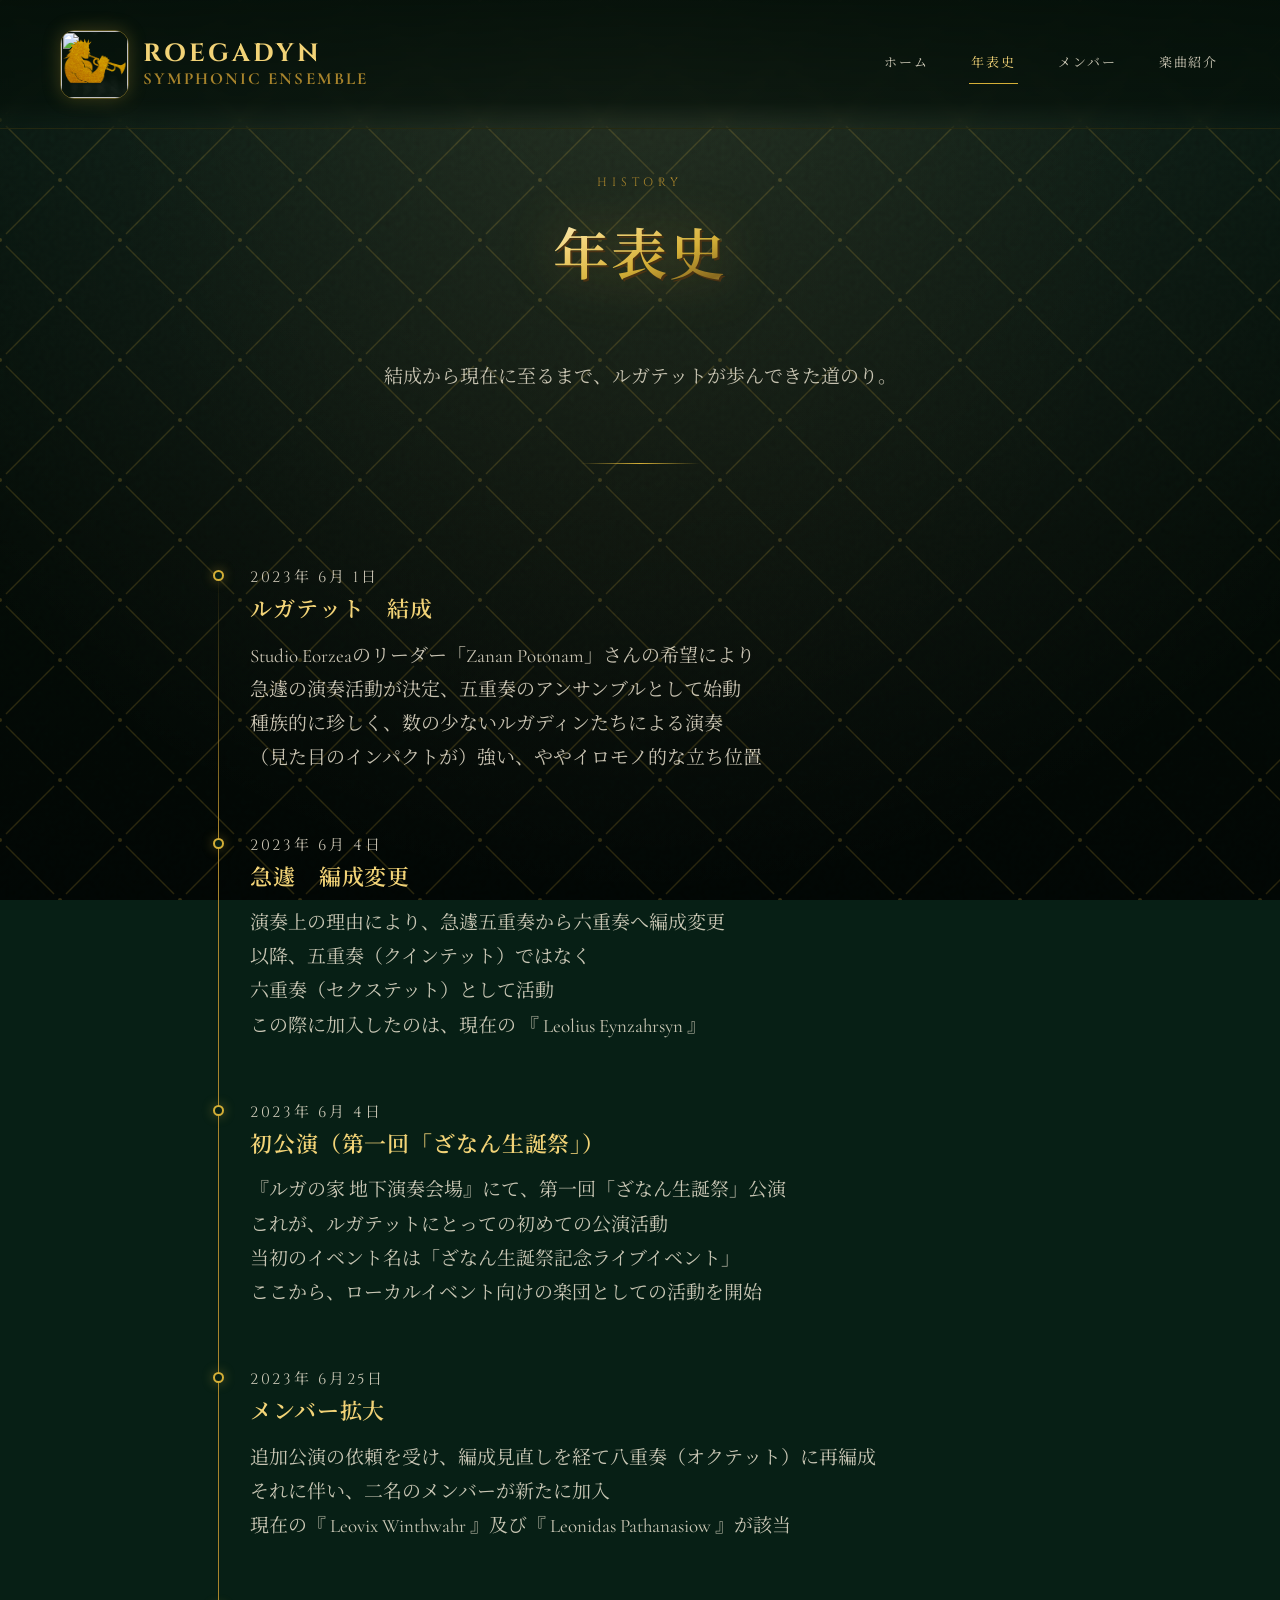
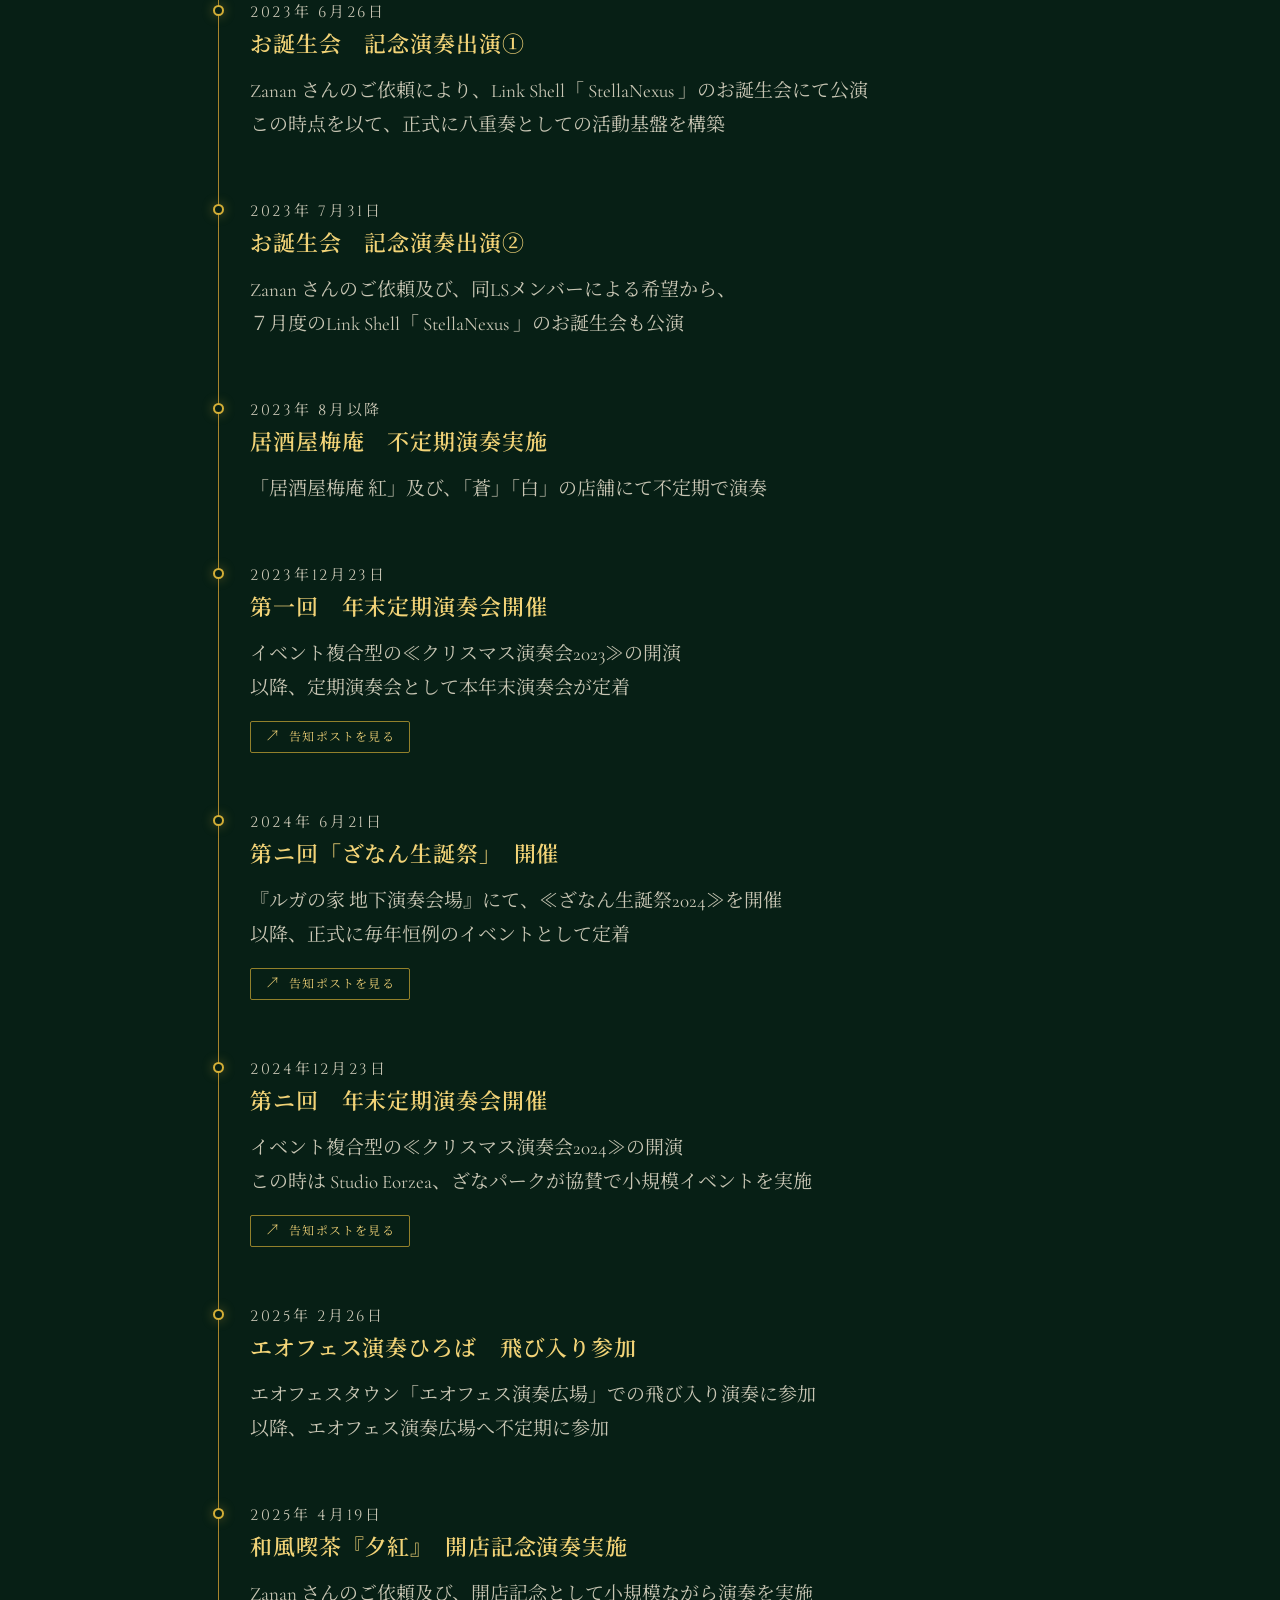
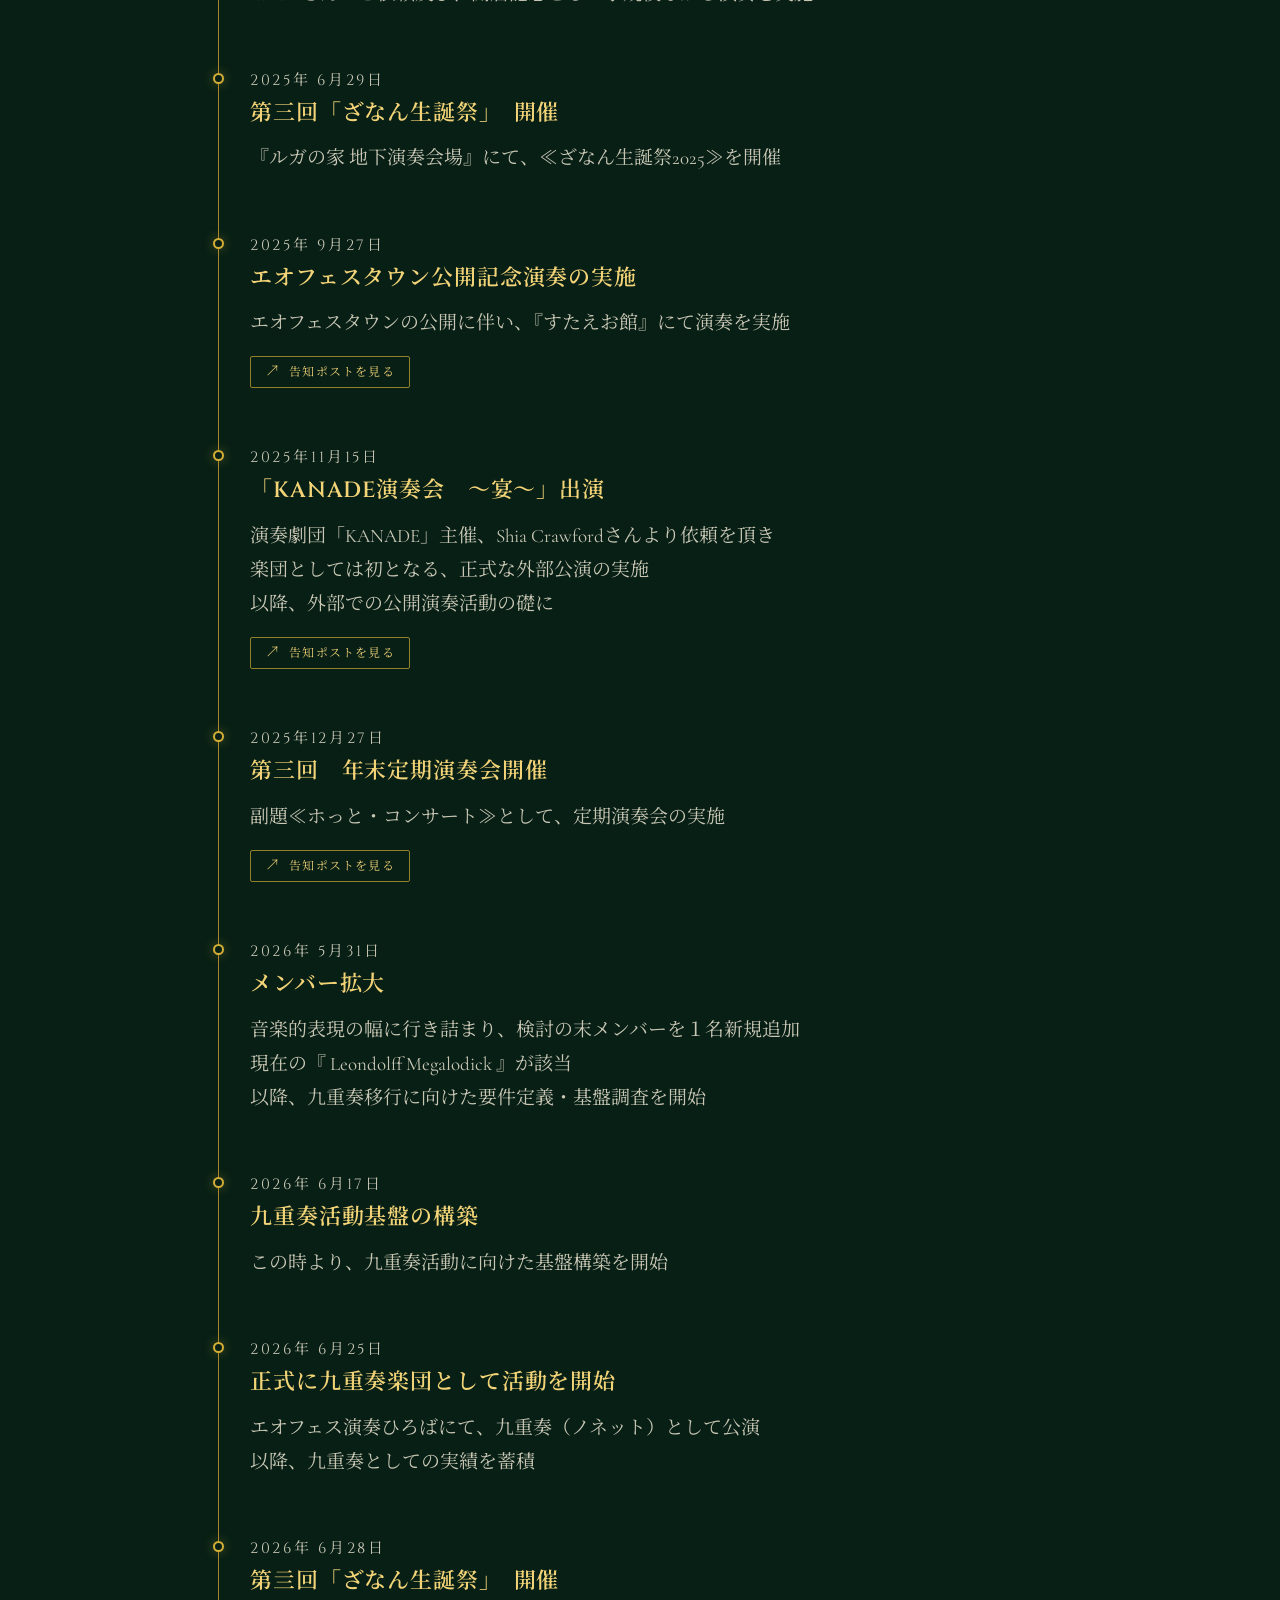
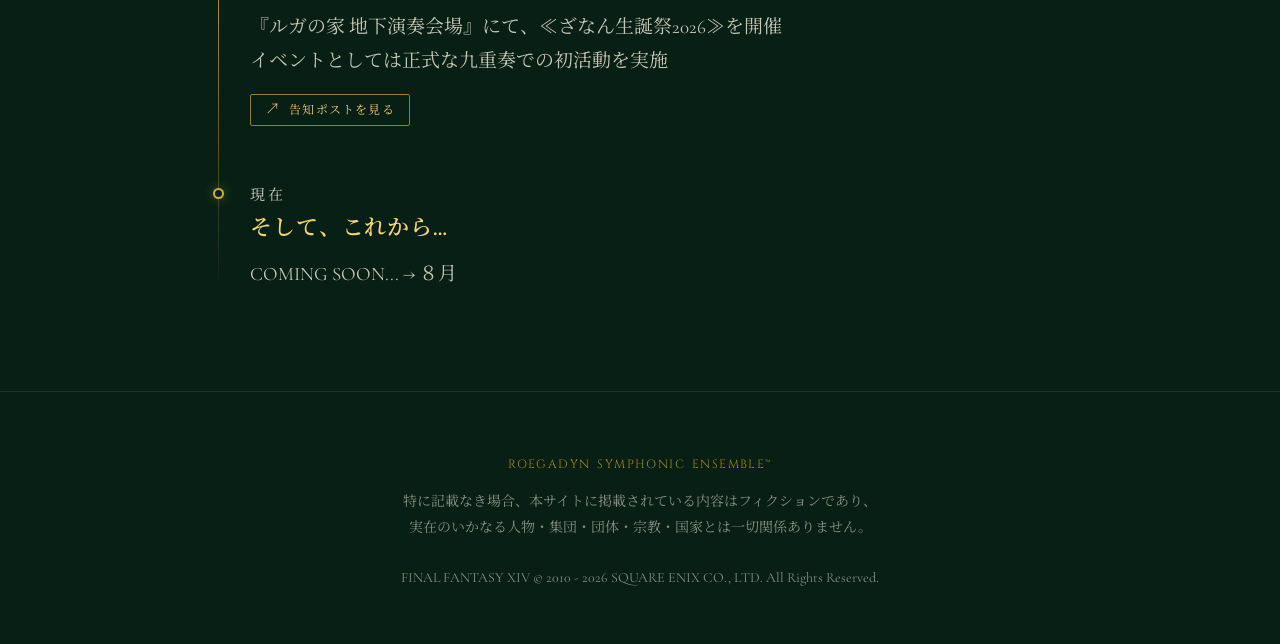
==== history.html @ 4208b001 "メインページ、ヒストリーページの実装" ====
<!doctype html>
<html lang="ja">
<head>
<meta charset="UTF-8">
<meta name="viewport" content="width=device-width, initial-scale=1.0">
<title>年表史 | ROEGADYN SYMPHONIC ENSEMBLE</title>
<link rel="icon" href="assets/img/icon.png">
<link rel="stylesheet" href="css/style.css">
</head>
<body>

<header class="site-header">
  <a href="index.html" class="brand">
    <span class="brand__logo">
      <img src="assets/img/Roegatet_BackOnly.png" alt="" class="brand__logo-bg">
      <img src="assets/img/Roegatet_LogoOnly.png" alt="Roegadyn Symphonic Ensemble" class="brand__logo-mark">
    </span>
    <span class="brand__text">
      <span class="brand__title">ROEGADYN</span>
      <span class="brand__subtitle">Symphonic Ensemble</span>
    </span>
  </a>
  <button class="nav-toggle" aria-label="メニューを開く" aria-expanded="false">&#9776;</button>
  <nav class="nav">
    <a href="index.html">ホーム</a>
    <a href="history.html" aria-current="page">年表史</a>
    <a href="members.html">メンバー</a>
    <a href="songs.html">楽曲紹介</a>
  </nav>
</header>

<main>

  <section class="page-hero">
    <p class="page-hero__eyebrow">History</p>
    <h1><span class="title-bronze" aria-hidden="true">年表史</span><span class="title-gold">年表史</span></h1>
    <p style="max-width:560px;margin:18px auto 0;color:rgba(244,236,216,0.8);">
      結成から現在に至るまで、ルガテットが歩んできた道のり。
    </p>
  </section>

  <section class="section">
    <div class="timeline">

      <!--
        外部リンク（告知ポストなど）貼り付け用テンプレート
        <a class="timeline-item__external-link" href="URL" target="_blank" rel="noopener noreferrer">
          <span class="timeline-item__external-link-icon" aria-hidden="true">↗</span>
          CONTEXT
        </a>
      -->

      <div class="timeline-item reveal">
        <p class="timeline-item__year">2023年 6月 1日</p>
        <h3>ルガテット　結成</h3>
        <p>Studio Eorzeaのリーダー「Zanan Potonam」さんの希望により</p>
        <p>急遽の演奏活動が決定、五重奏のアンサンブルとして始動</p>
        <p>種族的に珍しく、数の少ないルガディンたちによる演奏</p>
        <p>（見た目のインパクトが）強い、ややイロモノ的な立ち位置</p>
      </div>

      <div class="timeline-item reveal">
        <p class="timeline-item__year">2023年 6月 4日</p>
        <h3>急遽　編成変更</h3>
        <p>演奏上の理由により、急遽五重奏から六重奏へ編成変更</p>
        <p>以降、五重奏（クインテット）ではなく</p>
        <p>六重奏（セクステット）として活動</p>
        <p>この際に加入したのは、現在の 『 Leolius Eynzahrsyn 』</p>
      </div>

      <div class="timeline-item reveal">
        <p class="timeline-item__year">2023年 6月 4日</p>
        <h3>初公演（第一回「ざなん生誕祭」）</h3>
        <p>『ルガの家 地下演奏会場』にて、第一回「ざなん生誕祭」公演</p>
        <p>これが、ルガテットにとっての初めての公演活動</p>
        <p>当初のイベント名は「ざなん生誕祭記念ライブイベント」</p>
        <p>ここから、ローカルイベント向けの楽団としての活動を開始</p>
      </div>

      <div class="timeline-item reveal">
        <p class="timeline-item__year">2023年 6月25日</p>
        <h3>メンバー拡大</h3>
        <p>追加公演の依頼を受け、編成見直しを経て八重奏（オクテット）に再編成</p>
        <p>それに伴い、二名のメンバーが新たに加入</p>
        <p>現在の『 Leovix Winthwahr 』及び『 Leonidas Pathanasiow 』が該当</p>
      </div>

      <div class="timeline-item reveal">
        <p class="timeline-item__year">2023年 6月26日</p>
        <h3>お誕生会　記念演奏出演①</h3>
        <p>Zanan さんのご依頼により、Link Shell「 StellaNexus 」のお誕生会にて公演</p>
        <p>この時点を以て、正式に八重奏としての活動基盤を構築</p>
      </div>

      <div class="timeline-item reveal">
        <p class="timeline-item__year">2023年 7月31日</p>
        <h3>お誕生会　記念演奏出演②</h3>
        <p>Zanan さんのご依頼及び、同LSメンバーによる希望から、</p>
        <p>７月度のLink Shell「 StellaNexus 」のお誕生会も公演</p>
      </div>

      <div class="timeline-item reveal">
        <p class="timeline-item__year">2023年 8月以降</p>
        <h3>居酒屋梅庵　不定期演奏実施</h3>
        <p>「居酒屋梅庵 紅」及び、「蒼」「白」の店舗にて不定期で演奏</p>
      </div>

      <div class="timeline-item reveal">
        <p class="timeline-item__year">2023年12月23日</p>
        <h3>第一回　年末定期演奏会開催</h3>
        <p>イベント複合型の≪クリスマス演奏会2023≫の開演</p>
          <p>以降、定期演奏会として本年末演奏会が定着</p>
        <a class="timeline-item__external-link" href="https://x.com/begleiter_reoh/status/1732432977953722844" target="_blank" rel="noopener noreferrer">
          <span class="timeline-item__external-link-icon" aria-hidden="true">↗</span>
          告知ポストを見る
        </a>
      </div>

      <div class="timeline-item reveal">
        <p class="timeline-item__year">2024年 6月21日</p>
        <h3>第ニ回「ざなん生誕祭」　開催</h3>
        <p>『ルガの家 地下演奏会場』にて、≪ざなん生誕祭2024≫を開催</p>
        <p>以降、正式に毎年恒例のイベントとして定着</p>
        <a class="timeline-item__external-link" href="https://x.com/zanan_ff14/status/1801366435161121210" target="_blank" rel="noopener noreferrer">
          <span class="timeline-item__external-link-icon" aria-hidden="true">↗</span>
          告知ポストを見る
        </a>
      </div>

      <div class="timeline-item reveal">
        <p class="timeline-item__year">2024年12月23日</p>
        <h3>第ニ回　年末定期演奏会開催</h3>
        <p>イベント複合型の≪クリスマス演奏会2024≫の開演</p>
        <p>この時は Studio Eorzea、ざなパークが協賛で小規模イベントを実施</p>
        <a class="timeline-item__external-link" href="https://x.com/zanan_ff14/status/1871028901927154048" target="_blank" rel="noopener noreferrer">
          <span class="timeline-item__external-link-icon" aria-hidden="true">↗</span>
          告知ポストを見る
        </a>
      </div>

      <div class="timeline-item reveal">
        <p class="timeline-item__year">2025年 2月26日</p>
        <h3>エオフェス演奏ひろば　飛び入り参加</h3>
        <p>エオフェスタウン「エオフェス演奏広場」での飛び入り演奏に参加</p>
        <p>以降、エオフェス演奏広場へ不定期に参加</p>
      </div>

      <div class="timeline-item reveal">
        <p class="timeline-item__year">2025年 4月19日</p>
        <h3>和風喫茶『夕紅』　開店記念演奏実施</h3>
        <p>Zanan さんのご依頼及び、開店記念として小規模ながら演奏を実施</p>
      </div>

      <div class="timeline-item reveal">
        <p class="timeline-item__year">2025年 6月29日</p>
        <h3>第三回「ざなん生誕祭」　開催</h3>
        <p>『ルガの家 地下演奏会場』にて、≪ざなん生誕祭2025≫を開催</p>
      </div>

      <div class="timeline-item reveal">
        <p class="timeline-item__year">2025年 9月27日</p>
        <h3>エオフェスタウン公開記念演奏の実施</h3>
        <p>エオフェスタウンの公開に伴い、『すたえお館』にて演奏を実施</p>
        <a class="timeline-item__external-link" href="https://x.com/zanan_ff14/status/1966335966987292739" target="_blank" rel="noopener noreferrer">
          <span class="timeline-item__external-link-icon" aria-hidden="true">↗</span>
          告知ポストを見る
        </a>
      </div>

      <div class="timeline-item reveal">
        <p class="timeline-item__year">2025年11月15日</p>
        <h3>「KANADE演奏会　～宴～」出演</h3>
        <p>演奏劇団「KANADE」主催、Shia Crawfordさんより依頼を頂き</p>
        <p>楽団としては初となる、正式な外部公演の実施</p>
        <p>以降、外部での公開演奏活動の礎に</p>
        <a class="timeline-item__external-link" href="https://x.com/FF14_Kanade2020/status/1986267796645306751" target="_blank" rel="noopener noreferrer">
          <span class="timeline-item__external-link-icon" aria-hidden="true">↗</span>
          告知ポストを見る
        </a>
      </div>

      <div class="timeline-item reveal">
        <p class="timeline-item__year">2025年12月27日</p>
        <h3>第三回　年末定期演奏会開催</h3>
        <p>副題≪ホっと・コンサート≫として、定期演奏会の実施</p>
        <a class="timeline-item__external-link" href="https://x.com/zanan_ff14/status/1997501444493344863" target="_blank" rel="noopener noreferrer">
          <span class="timeline-item__external-link-icon" aria-hidden="true">↗</span>
          告知ポストを見る
        </a>
      </div>

      <div class="timeline-item reveal">
        <p class="timeline-item__year">2026年 5月31日</p>
        <h3>メンバー拡大</h3>
        <p>音楽的表現の幅に行き詰まり、検討の末メンバーを１名新規追加</p>
        <p>現在の『 Leondolff Megalodick 』が該当</p>
        <p>以降、九重奏移行に向けた要件定義・基盤調査を開始</p>
      </div>

      <div class="timeline-item reveal">
        <p class="timeline-item__year">2026年 6月17日</p>
        <h3>九重奏活動基盤の構築</h3>
        <p>この時より、九重奏活動に向けた基盤構築を開始</p>
      </div>

      <div class="timeline-item reveal">
        <p class="timeline-item__year">2026年 6月25日</p>
        <h3>正式に九重奏楽団として活動を開始</h3>
        <p>エオフェス演奏ひろばにて、九重奏（ノネット）として公演</p>
        <p>以降、九重奏としての実績を蓄積</p>
      </div>

      <div class="timeline-item reveal">
        <p class="timeline-item__year">2026年 6月28日</p>
        <h3>第亖回「ざなん生誕祭」　開催</h3>
        <p>『ルガの家 地下演奏会場』にて、≪ざなん生誕祭2026≫を開催</p>
        <p>イベントとしては正式な九重奏での初活動を実施</p>
        <a class="timeline-item__external-link" href="https://x.com/zanan_ff14/status/2063380415583326509" target="_blank" rel="noopener noreferrer">
          <span class="timeline-item__external-link-icon" aria-hidden="true">↗</span>
          告知ポストを見る
        </a>
      </div>

      <div class="timeline-item reveal">
        <p class="timeline-item__year">現在</p>
        <h3>そして、これから…</h3>
        <p>COMING SOON... → ８月</p>
      </div>

    </div>
  </section>

</main>

<footer class="site-footer">
  <p class="site-footer__mark">Roegadyn Symphonic Ensemble&trade;</p>
  <p>特に記載なき場合、本サイトに掲載されている内容はフィクションであり、<br>実在のいかなる人物・集団・団体・宗教・国家とは一切関係ありません。<br><br>FINAL FANTASY XIV &copy; 2010 - 2026 SQUARE ENIX CO., LTD. All Rights Reserved.</p>
</footer>

<script src="js/main.js"></script>
</body>
</html>
---- css/style.css ----
/* ==========================================================================
   Roegadyn Symphonic Ensemble — Global Stylesheet
   ========================================================================== */

@import url('https://fonts.googleapis.com/css2?family=Cinzel:wght@400;600;700;900&family=Cormorant+Garamond:ital,wght@0,400;0,500;0,600;1,400&family=Noto+Serif+JP:wght@400;500;600;700&display=swap');

:root{
  --deep-green: #0b2e1f;
  --deep-green-2: #0f3a27;
  --deep-green-dark: #071f15;
  --gold: #d4af37;
  --gold-bright: #f2d377;
  --gold-dim: #a8842c;
  --cream: #f4ecd8;
  --ink: #0a1a12;

  --font-display: 'Cinzel', 'Noto Serif JP', serif;
  --font-body: 'Cormorant Garamond', 'Noto Serif JP', serif;

  --max-width: 1180px;
  --header-h: 129px;

  --paper-noise: url("[data-uri]");
  --paper-noise-card: url("[data-uri]");
}

*, *::before, *::after{ box-sizing: border-box; }

html{ scroll-behavior: smooth; }

body{
  margin: 0;
  background: var(--deep-green-dark);
  color: var(--cream);
  font-family: var(--font-body);
  font-size: 19px;
  line-height: 1.8;
  -webkit-font-smoothing: antialiased;
}

img{ max-width: 100%; display: block; }

a{ color: inherit; text-decoration: none; }

h1, h2, h3, h4{
  font-family: var(--font-display);
  letter-spacing: 0.04em;
  color: var(--gold-bright);
  margin: 0 0 0.6em;
  font-weight: 600;
}

::selection{ background: var(--gold); color: var(--ink); }

/* Texture backdrop shared across pages */
body{
  background-image:
    radial-gradient(ellipse 70% 100% at 50% 0%, rgba(255,244,214,0.1), rgba(255,244,214,0) 100%),
    url("[data-uri]"),
    radial-gradient(ellipse at top, rgba(212,175,55,0.06), transparent 60%),
    url("[data-uri]"),
    linear-gradient(180deg, var(--deep-green-dark), #051009 60%, #030906);
  background-repeat: no-repeat, repeat, no-repeat, repeat, no-repeat;
  background-size: 100% 100%, 260px 260px, auto, 120px 120px, auto;
  background-attachment: fixed, fixed, fixed, fixed, fixed;
}

/* ---------------------------------------------------------------- header */
.site-header{
  position: fixed;
  top: 0; left: 0; right: 0;
  height: var(--header-h);
  z-index: 100;
  display: flex;
  align-items: center;
  padding: 0 clamp(20px, 5vw, 60px);
  background: linear-gradient(180deg, rgba(5,16,9,0.92), rgba(5,16,9,0.7) 80%, transparent);
  backdrop-filter: blur(6px);
  border-bottom: 1px solid rgba(212,175,55,0.15);
}

.brand{
  display: flex;
  align-items: center;
  gap: 14px;
  margin-right: auto;
}

.brand__logo{
  position: relative;
  display: block;
  width: 69px;
  height: 69px;
  border-radius: 14px;
  overflow: hidden;
  border: 1px solid rgba(212,175,55,0.4);
  box-shadow: 0 0 18px rgba(212,175,55,0.25);
}

.brand__logo-bg{
  position: absolute;
  inset: 0;
  width: 100%;
  height: 100%;
  object-fit: cover;
}

.brand__logo-mark{
  position: absolute;
  inset: 0;
  width: 100%;
  height: 100%;
  object-fit: contain;
}

.brand__logo--placeholder{
  display: flex;
  align-items: center;
  justify-content: center;
  background: radial-gradient(circle at 30% 20%, #17563a, #0b2e1f 70%);
  color: var(--gold);
  font-family: var(--font-display);
  font-size: 20px;
}

.brand__text{
  display: flex;
  flex-direction: column;
  line-height: 1.15;
}

.brand__title{
  font-family: var(--font-display);
  font-size: 25px;
  font-weight: 700;
  letter-spacing: 0.12em;
  color: var(--gold-bright);
}

.brand__subtitle{
  font-size: 17px;
  font-weight: 700;
  letter-spacing: 0.12em;
  color: var(--gold-dim);
  text-transform: uppercase;
}

.nav{
  display: flex;
  gap: clamp(18px, 3vw, 40px);
}

.nav a{
  position: relative;
  font-family: var(--font-display);
  font-size: 13px;
  letter-spacing: 0.14em;
  text-transform: uppercase;
  color: var(--cream);
  padding: 8px 2px;
  opacity: 0.85;
  transition: opacity .25s ease, color .25s ease;
}

.nav a::after{
  content: "";
  position: absolute;
  left: 50%; right: 50%;
  bottom: 0;
  height: 1px;
  background: var(--gold);
  transition: left .3s ease, right .3s ease;
}

.nav a:hover,
.nav a[aria-current="page"]{
  opacity: 1;
  color: var(--gold-bright);
}

.nav a:hover::after,
.nav a[aria-current="page"]::after{
  left: 0; right: 0;
}

.nav-toggle{
  display: none;
  background: none;
  border: 1px solid rgba(212,175,55,0.4);
  border-radius: 6px;
  width: 42px;
  height: 38px;
  color: var(--gold);
  font-size: 20px;
  cursor: pointer;
}

@media (max-width: 820px){
  .nav{
    position: fixed;
    top: var(--header-h);
    left: 0; right: 0;
    flex-direction: column;
    gap: 0;
    background: rgba(5,16,9,0.98);
    border-bottom: 1px solid rgba(212,175,55,0.2);
    max-height: 0;
    overflow: hidden;
    transition: max-height .35s ease;
  }
  .nav.is-open{ max-height: 400px; }
  .nav a{
    padding: 16px clamp(20px,5vw,60px);
    border-bottom: 1px solid rgba(212,175,55,0.08);
  }
  .nav-toggle{ display: block; }
}

/* ------------------------------------------------------------- ornament */
.ornament-divider{
  display: flex;
  align-items: center;
  justify-content: center;
  gap: 16px;
  margin: 0 auto 2.4em;
  width: fit-content;
  color: var(--gold-dim);
}
.ornament-divider::before,
.ornament-divider::after{
  content: "";
  width: 60px;
  height: 1px;
  background: linear-gradient(90deg, transparent, var(--gold-dim));
}
.ornament-divider::after{
  background: linear-gradient(90deg, var(--gold-dim), transparent);
}
.ornament-divider span{
  font-size: 18px;
  color: var(--gold);
}

/* --------------------------------------------------------------- hero */
.hero{
  min-height: 100vh;
  display: flex;
  flex-direction: column;
  align-items: center;
  justify-content: center;
  text-align: center;
  padding: 140px 24px 80px;
  position: relative;
  overflow: hidden;
}

.hero::before{
  content: "";
  position: absolute;
  inset: 0;
  background-image: radial-gradient(circle at 50% 30%, rgba(212,175,55,0.10), transparent 55%);
  pointer-events: none;
}

.hero__crest-frame{
  position: relative;
  width: fit-content;
  margin: 0 auto 28px;
  padding: 8px;
  border-radius: 12.2%;
  background: rgba(4, 24, 15, 0.8);
  animation: crest-in 1.4s ease both;
}

.hero__crest-frame::before{
  content: "";
  position: absolute;
  inset: 0;
  border-radius: 12.2%;
  border: 2px solid var(--gold);
  box-shadow: 0 0 22px rgba(212,175,55,0.3);
  pointer-events: none;
}

.hero__crest{
  position: relative;
  display: block;
  width: clamp(322px, 50.6vw, 506px);
  border-radius: 12.2%;
  border: 3px solid var(--deep-green-dark);
  box-sizing: border-box;
  filter: drop-shadow(0 0 24px rgba(212,175,55,0.25));
}

@keyframes crest-in{
  from{ opacity: 0; transform: translateY(-16px) scale(.94); }
  to{ opacity: 1; transform: translateY(0) scale(1); }
}

.hero__eyebrow{
  font-family: var(--font-display);
  font-size: 13px;
  letter-spacing: 0.4em;
  text-transform: uppercase;
  color: var(--gold-dim);
  margin-bottom: 18px;
  animation: fade-up .9s ease both .2s;
}

.hero h1{
  font-size: clamp(38px, 7vw, 74px);
  margin-bottom: 0.2em;
  animation: fade-up 1s ease both .35s;
}

.hero h1,
.page-hero h1,
.section__title{
  position: relative;
  display: inline-block;
}

.title-bronze,
.title-gold{
  display: block;
  line-height: inherit;
  white-space: nowrap;
}

.title-bronze{
  position: absolute;
  inset: 0;
  transform: translate(2px, 2px);
  z-index: 0;
  color: #4a3213;
  -webkit-text-fill-color: #4a3213;
  user-select: none;
  pointer-events: none;
}

.title-gold{
  position: relative;
  z-index: 1;
  background: linear-gradient(160deg, #fff6da 0%, var(--gold-bright) 28%, var(--gold) 55%, #8a6a1f 78%, var(--gold-bright) 100%);
  -webkit-background-clip: text;
  background-clip: text;
  -webkit-text-fill-color: transparent;
  color: transparent;
}

.hero h1,
.page-hero h1{
  filter: drop-shadow(0 0 26px rgba(212,175,55,0.25));
  animation: fade-up 1s ease both .35s;
}

.hero__lead{
  max-width: 620px;
  margin: 0 auto 2.4em;
  font-size: clamp(17px, 2vw, 21px);
  color: rgba(244,236,216,0.85);
  animation: fade-up 1s ease both .5s;
}

@keyframes fade-up{
  from{ opacity: 0; transform: translateY(18px); }
  to{ opacity: 1; transform: translateY(0); }
}

.btn{
  display: inline-flex;
  align-items: center;
  gap: 10px;
  padding: 14px 34px;
  border: 1px solid var(--gold);
  border-radius: 2px;
  font-family: var(--font-display);
  font-size: 13px;
  letter-spacing: 0.18em;
  text-transform: uppercase;
  color: var(--gold-bright);
  background: rgba(212,175,55,0.06);
  transition: background .3s ease, color .3s ease, box-shadow .3s ease;
  animation: fade-up 1s ease both .65s;
}
.btn:hover{
  background: var(--gold);
  color: var(--ink);
  box-shadow: 0 0 30px rgba(212,175,55,0.35);
}

.scroll-cue{
  position: absolute;
  bottom: 34px;
  left: 50%;
  margin-left: -1px;
  width: 2px;
  height: 60px;
  background: linear-gradient(180deg, var(--gold-dim), transparent);
}
.scroll-cue::after{
  content: "";
  position: absolute;
  top: 0; left: 50%;
  width: 6px; height: 6px;
  margin-left: -3px;
  border-radius: 50%;
  background: var(--gold);
  animation: cue-drop 2s ease-in-out infinite;
}
@keyframes cue-drop{
  0%{ top: 0; opacity: 0; }
  30%{ opacity: 1; }
  100%{ top: 56px; opacity: 0; }
}

/* --------------------------------------------------------------- section */
.section{
  max-width: var(--max-width);
  margin: 0 auto;
  padding: 100px 24px;
}

.section--tight{ padding-top: 60px; padding-bottom: 60px; }

.section__head{
  text-align: center;
  margin-bottom: 3em;
}

.section__eyebrow{
  font-family: var(--font-display);
  font-size: 12px;
  letter-spacing: 0.35em;
  text-transform: uppercase;
  color: var(--gold-dim);
  margin: 0 0 4px;
}

.section__title{
  font-size: clamp(28px, 4vw, 42px);
}

.section__lead{
  max-width: 680px;
  margin: 0 auto;
  color: rgba(244,236,216,0.82);
  font-size: 19px;
}

.panel{
  background-color: rgba(10, 46, 29, 0.8);
  background-image: var(--paper-noise-card);
  background-repeat: repeat;
  background-size: 260px 260px;
  border: 1px solid rgba(212,175,55,0.18);
  border-radius: 4px;
  padding: clamp(24px, 4vw, 44px);
  position: relative;
}
.panel::before{
  content: "";
  position: absolute;
  inset: 6px;
  border: 1px solid rgba(212,175,55,0.12);
  border-radius: 3px;
  pointer-events: none;
}

.grid{
  display: grid;
  gap: 32px;
}
.grid--2{ grid-template-columns: repeat(2, 1fr); }
.grid--3{ grid-template-columns: repeat(3, 1fr); }
.grid--4{ grid-template-columns: repeat(4, 1fr); }

@media (max-width: 900px){
  .grid--3, .grid--4{ grid-template-columns: repeat(2, 1fr); }
}
@media (max-width: 620px){
  .grid--2, .grid--3, .grid--4{ grid-template-columns: 1fr; }
}

/* reveal-on-scroll */
.reveal{
  opacity: 0;
  transform: translateY(28px);
  transition: opacity .8s ease, transform .8s ease;
}
.reveal.is-visible{
  opacity: 1;
  transform: translateY(0);
}

/* --------------------------------------------------------------- footer */
.site-footer{
  border-top: 1px solid rgba(212,175,55,0.15);
  padding: 50px 24px 40px;
  text-align: center;
  color: rgba(244,236,216,0.55);
  font-size: 14px;
}
.site-footer__mark{
  font-family: var(--font-display);
  color: var(--gold-dim);
  letter-spacing: 0.12em;
  word-spacing: 0.18em;
  font-size: 12px;
  text-transform: uppercase;
  margin-bottom: 12px;
}
.site-footer a{
  color: var(--gold-dim);
  transition: color .2s ease;
}
.site-footer a:hover{ color: var(--gold-bright); }

/* card */
.card{
  background-color: rgba(10, 46, 29, 0.8);
  background-image: var(--paper-noise-card);
  background-repeat: repeat;
  background-size: 260px 260px;
  border: 1px solid rgba(212,175,55,0.15);
  border-radius: 4px;
  padding: 28px;
  transition: transform .35s ease, border-color .35s ease, box-shadow .35s ease;
}
.card:hover{
  transform: translateY(-6px);
  border-color: rgba(212,175,55,0.45);
  box-shadow: 0 18px 40px rgba(0,0,0,0.35);
}

/* page hero (non-home pages) */
.page-hero{
  padding: 160px 24px 70px;
  text-align: center;
  position: relative;
}
.page-hero::after{
  content: "";
  position: absolute;
  bottom: 0; left: 50%;
  transform: translateX(-50%);
  width: 120px; height: 1px;
  background: linear-gradient(90deg, transparent, var(--gold), transparent);
}
.page-hero__eyebrow{
  font-family: var(--font-display);
  font-size: 12px;
  letter-spacing: 0.4em;
  text-transform: uppercase;
  color: var(--gold-dim);
  margin-bottom: 14px;
}
.page-hero h1{
  font-size: clamp(32px, 6vw, 56px);
}

/* --------------------------------------------------------------- timeline */
.timeline{
  position: relative;
  max-width: 860px;
  margin: 0 auto;
  padding-left: 40px;
}
.timeline::before{
  content: "";
  position: absolute;
  left: 8px; top: 0; bottom: 0;
  width: 1px;
  background: linear-gradient(180deg, transparent, var(--gold-dim) 6%, var(--gold-dim) 94%, transparent);
}
.timeline-item{
  position: relative;
  padding-bottom: 56px;
}
.timeline-item:last-child{ padding-bottom: 0; }
.timeline-item::before{
  content: "";
  position: absolute;
  left: -37px; top: 6px;
  width: 11px; height: 11px;
  border-radius: 50%;
  background: var(--deep-green-dark);
  border: 2px solid var(--gold);
  box-shadow: 0 0 12px rgba(212,175,55,0.4);
}
.timeline-item__year{
  font-family: var(--font-display);
  color: var(--gold-bright);
  font-size: 15px;
  letter-spacing: 0.18em;
  margin-bottom: 6px;
}
.timeline-item h3{ font-size: 22px; margin-bottom: 8px; }
.timeline-item p{ color: rgba(244,236,216,0.82); margin: 0; }
.timeline-item__external-link{
  display: inline-flex;
  align-items: center;
  gap: 8px;
  margin-top: 16px;
  padding: 9px 14px;
  border: 1px solid rgba(212,175,55,0.68);
  border-radius: 2px;
  color: var(--gold-bright);
  font-family: var(--font-display);
  font-size: 12px;
  letter-spacing: 0.1em;
  line-height: 1;
  text-decoration: none;
  transition: background .25s ease, border-color .25s ease, color .25s ease, box-shadow .25s ease;
}
.timeline-item__external-link:hover,
.timeline-item__external-link:focus-visible{
  background: var(--gold);
  border-color: var(--gold);
  color: var(--ink);
  box-shadow: 0 0 20px rgba(212,175,55,0.25);
}
.timeline-item__external-link:focus-visible{ outline: 2px solid var(--cream); outline-offset: 3px; }
.timeline-item__external-link-icon{ font-size: 15px; line-height: 0; }

/* --------------------------------------------------------------- members */
.member-card{
  text-align: center;
}
.member-card__portrait{
  width: 132px; height: 132px;
  margin: 0 auto 18px;
  border-radius: 50%;
  background: radial-gradient(circle at 32% 28%, #1c6e46, #0b2e1f 72%);
  border: 1px solid rgba(212,175,55,0.4);
  display: flex;
  align-items: center;
  justify-content: center;
  font-family: var(--font-display);
  font-size: 34px;
  color: var(--gold-bright);
  box-shadow: 0 0 22px rgba(212,175,55,0.15);
}
.member-card__name{
  font-family: var(--font-display);
  font-size: 19px;
  color: var(--gold-bright);
  margin-bottom: 2px;
}
.member-card__role{
  font-size: 13px;
  letter-spacing: 0.14em;
  text-transform: uppercase;
  color: var(--gold-dim);
  margin-bottom: 14px;
}
.member-card__bio{
  font-size: 16px;
  color: rgba(244,236,216,0.78);
}

/* --------------------------------------------------------------- songs */
.song-list{
  display: flex;
  flex-direction: column;
  gap: 2px;
}
.song-row{
  display: grid;
  grid-template-columns: 56px 1fr auto;
  align-items: center;
  gap: 20px;
  padding: 20px 22px;
  border-bottom: 1px solid rgba(212,175,55,0.12);
  transition: background .25s ease;
}
.song-row:hover{ background: rgba(212,175,55,0.05); }
.song-row__index{
  font-family: var(--font-display);
  color: var(--gold-dim);
  font-size: 15px;
}
.song-row__title{
  font-family: var(--font-display);
  font-size: 19px;
  color: var(--cream);
}
.song-row__meta{
  font-size: 14px;
  color: rgba(244,236,216,0.6);
  margin-top: 4px;
}
.song-row__tag{
  font-size: 12px;
  letter-spacing: 0.12em;
  text-transform: uppercase;
  color: var(--gold-dim);
  border: 1px solid rgba(212,175,55,0.35);
  padding: 6px 14px;
  border-radius: 20px;
  white-space: nowrap;
}

.filter-bar{
  display: flex;
  flex-wrap: wrap;
  gap: 10px;
  justify-content: center;
  margin-bottom: 3em;
}
.filter-btn{
  font-family: var(--font-display);
  font-size: 12px;
  letter-spacing: 0.14em;
  text-transform: uppercase;
  padding: 10px 20px;
  border: 1px solid rgba(212,175,55,0.3);
  border-radius: 20px;
  color: rgba(244,236,216,0.75);
  background: transparent;
  cursor: pointer;
  transition: all .25s ease;
}
.filter-btn:hover{ border-color: var(--gold); color: var(--gold-bright); }
.filter-btn.is-active{
  background: var(--gold);
  border-color: var(--gold);
  color: var(--ink);
}
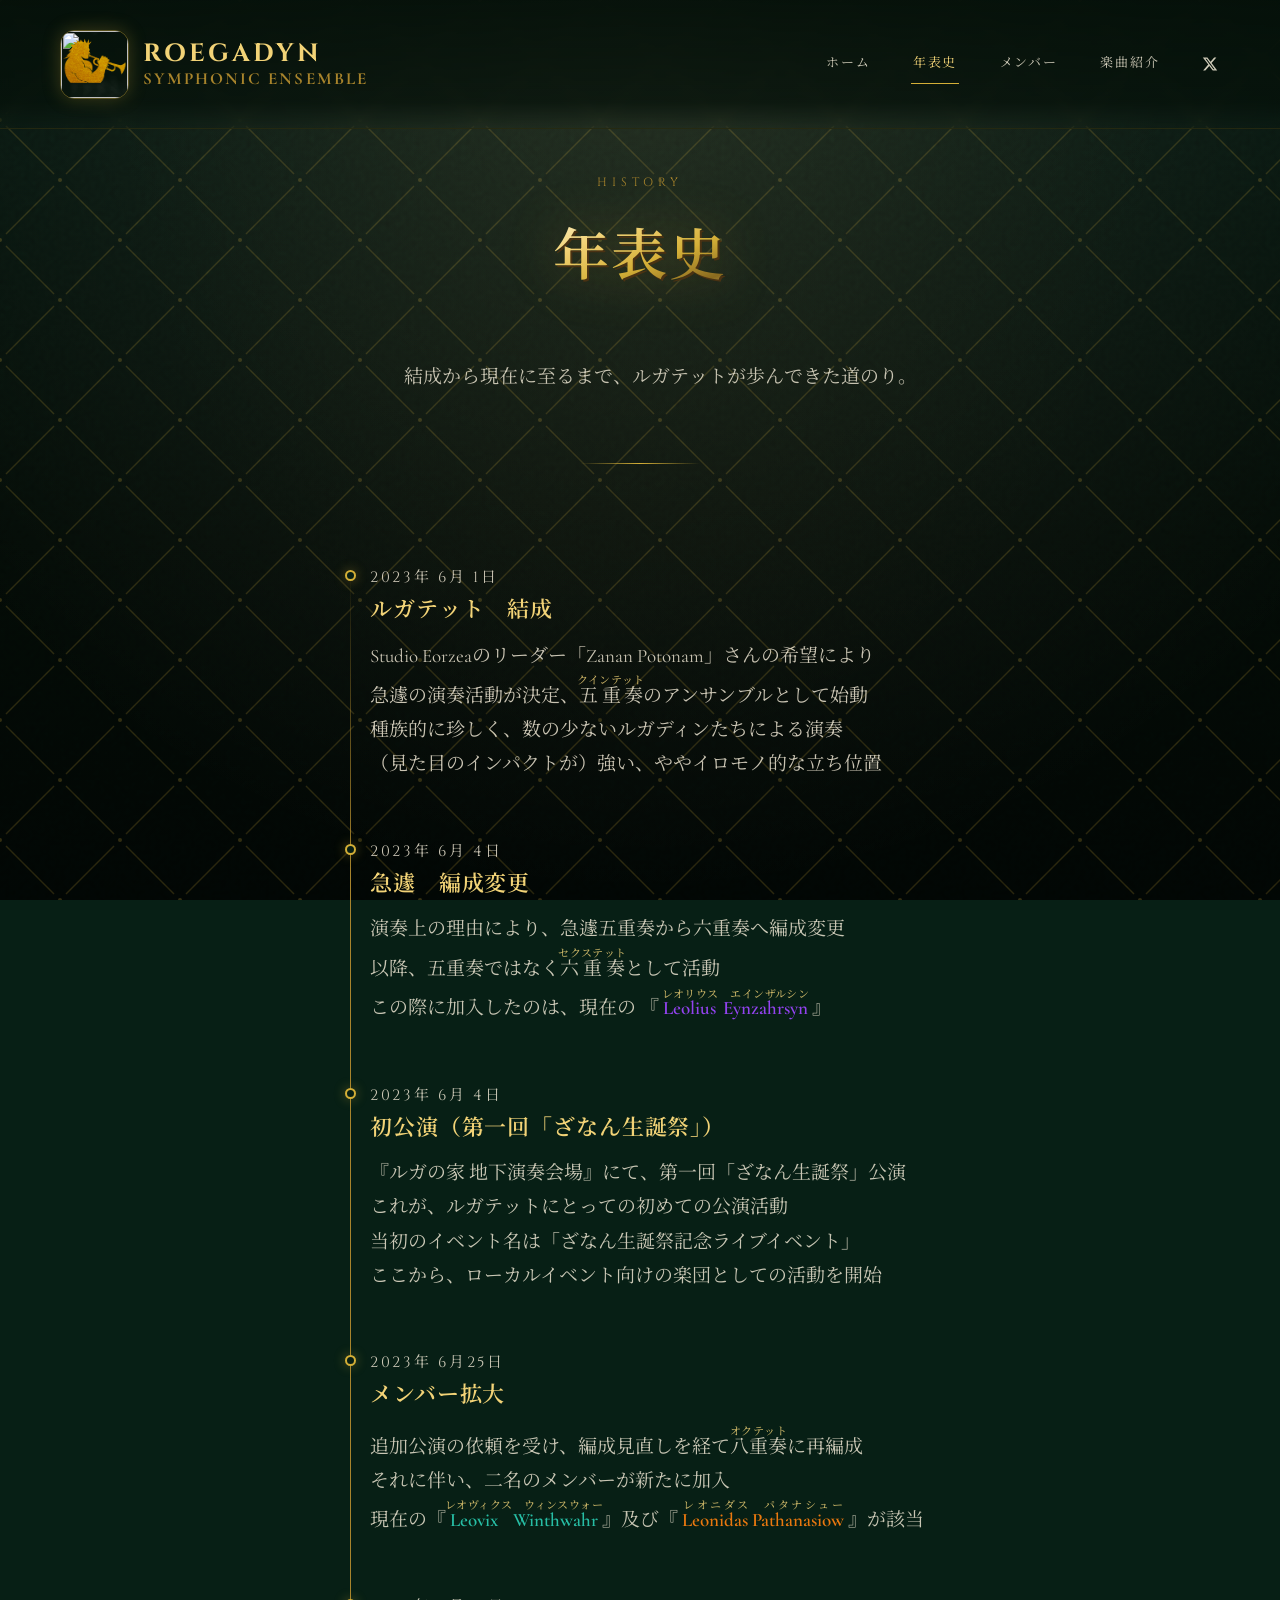
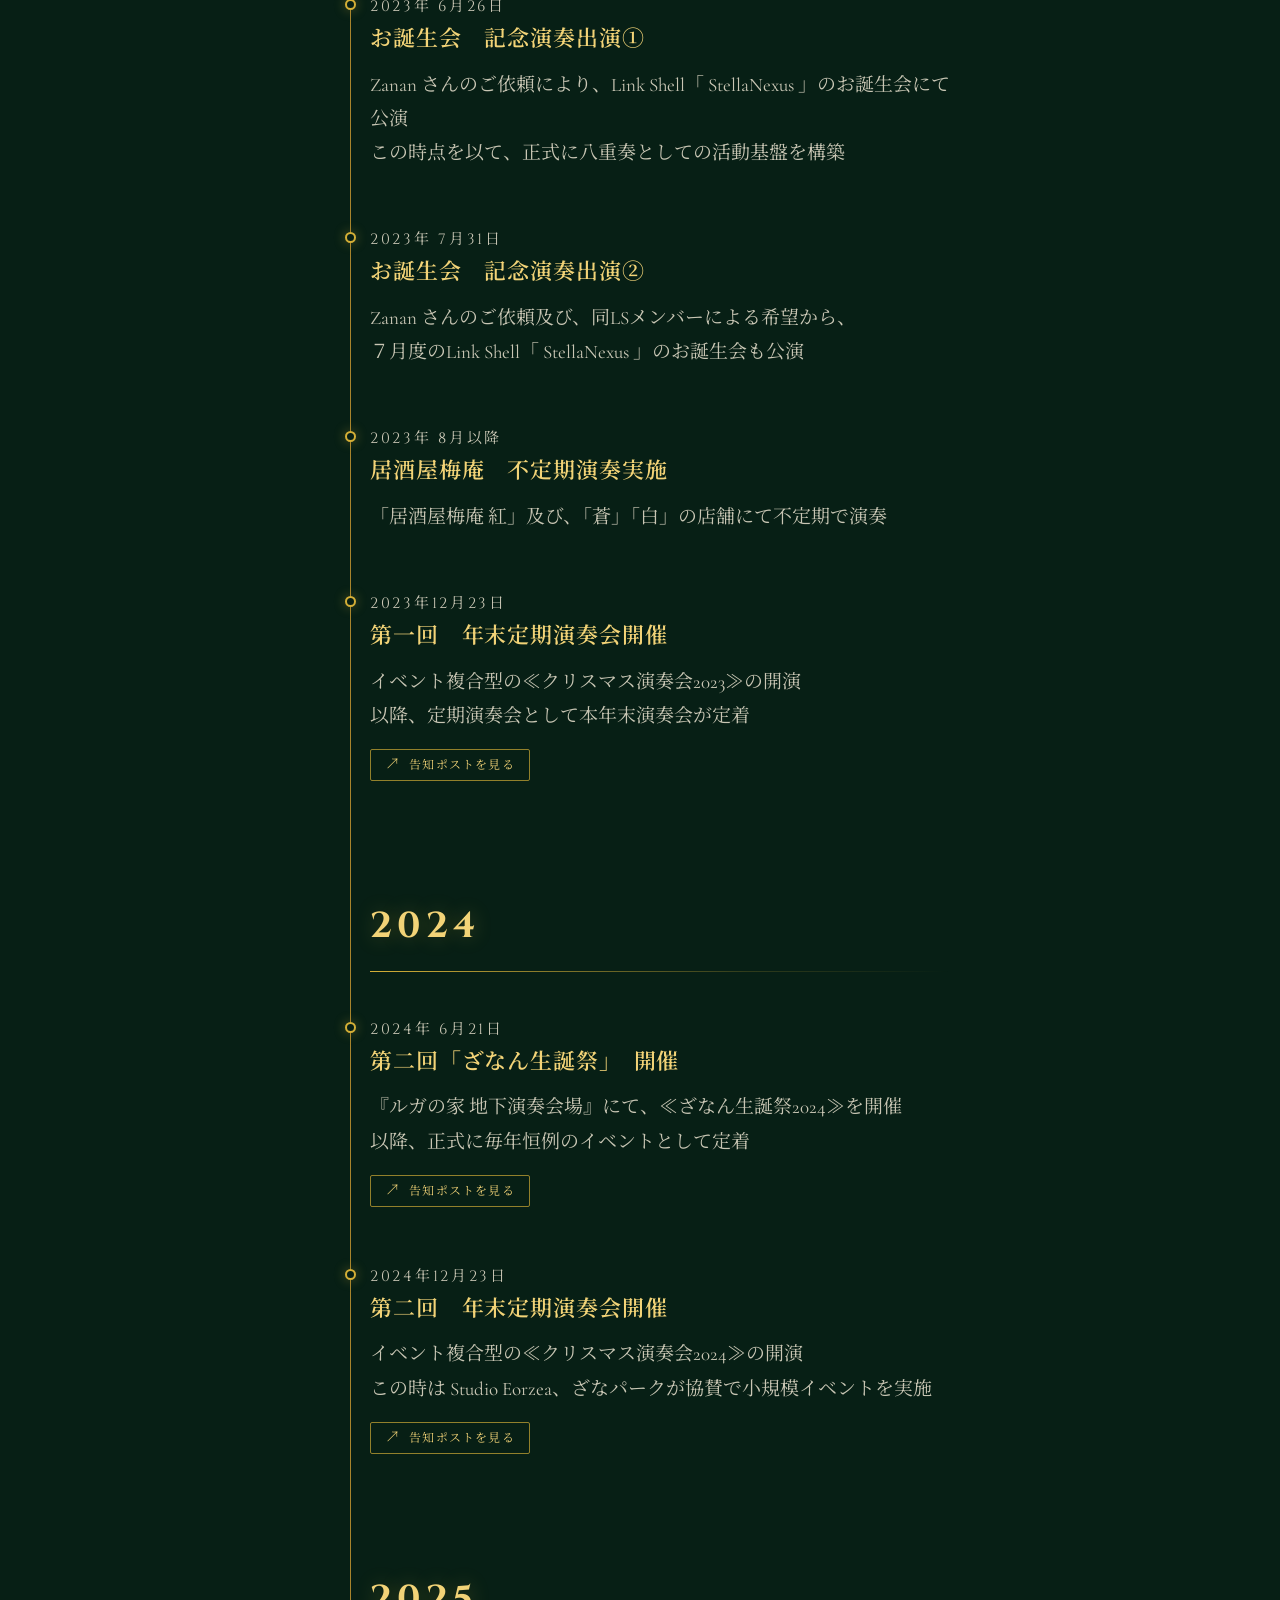
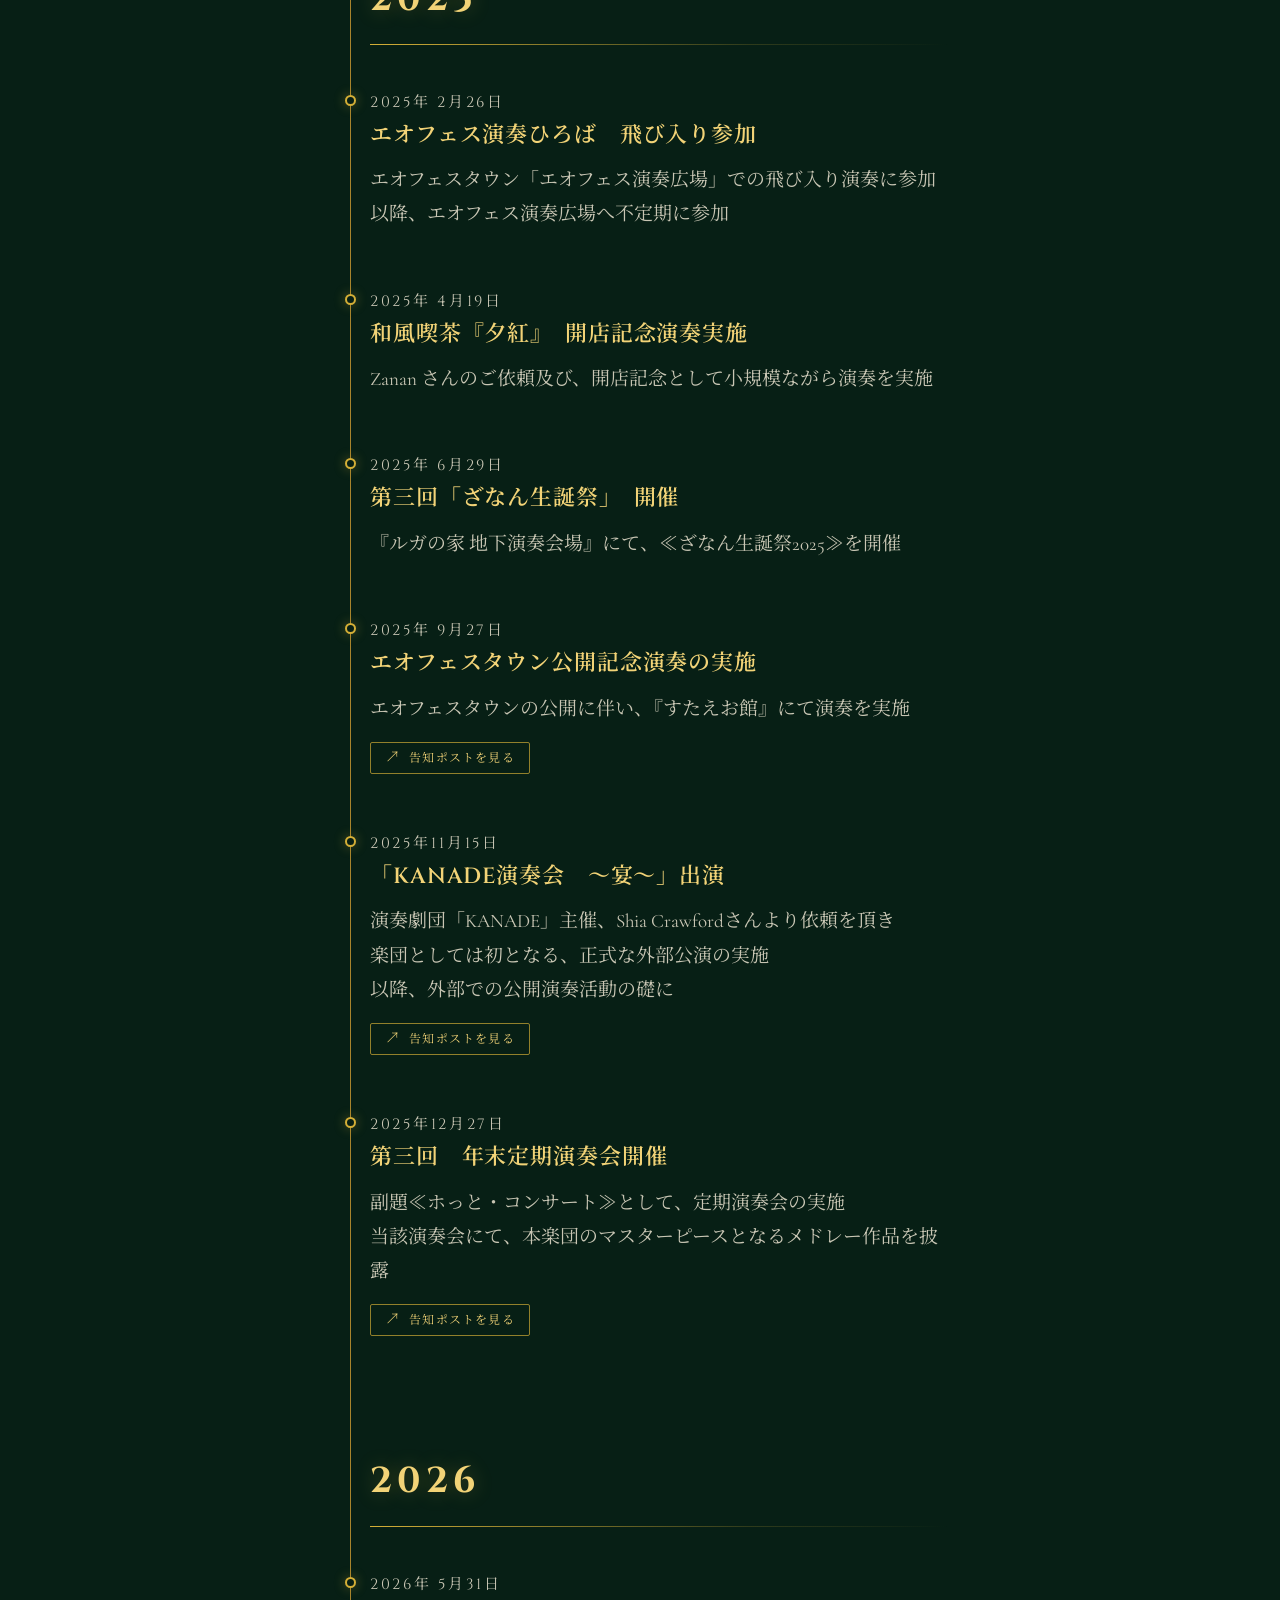
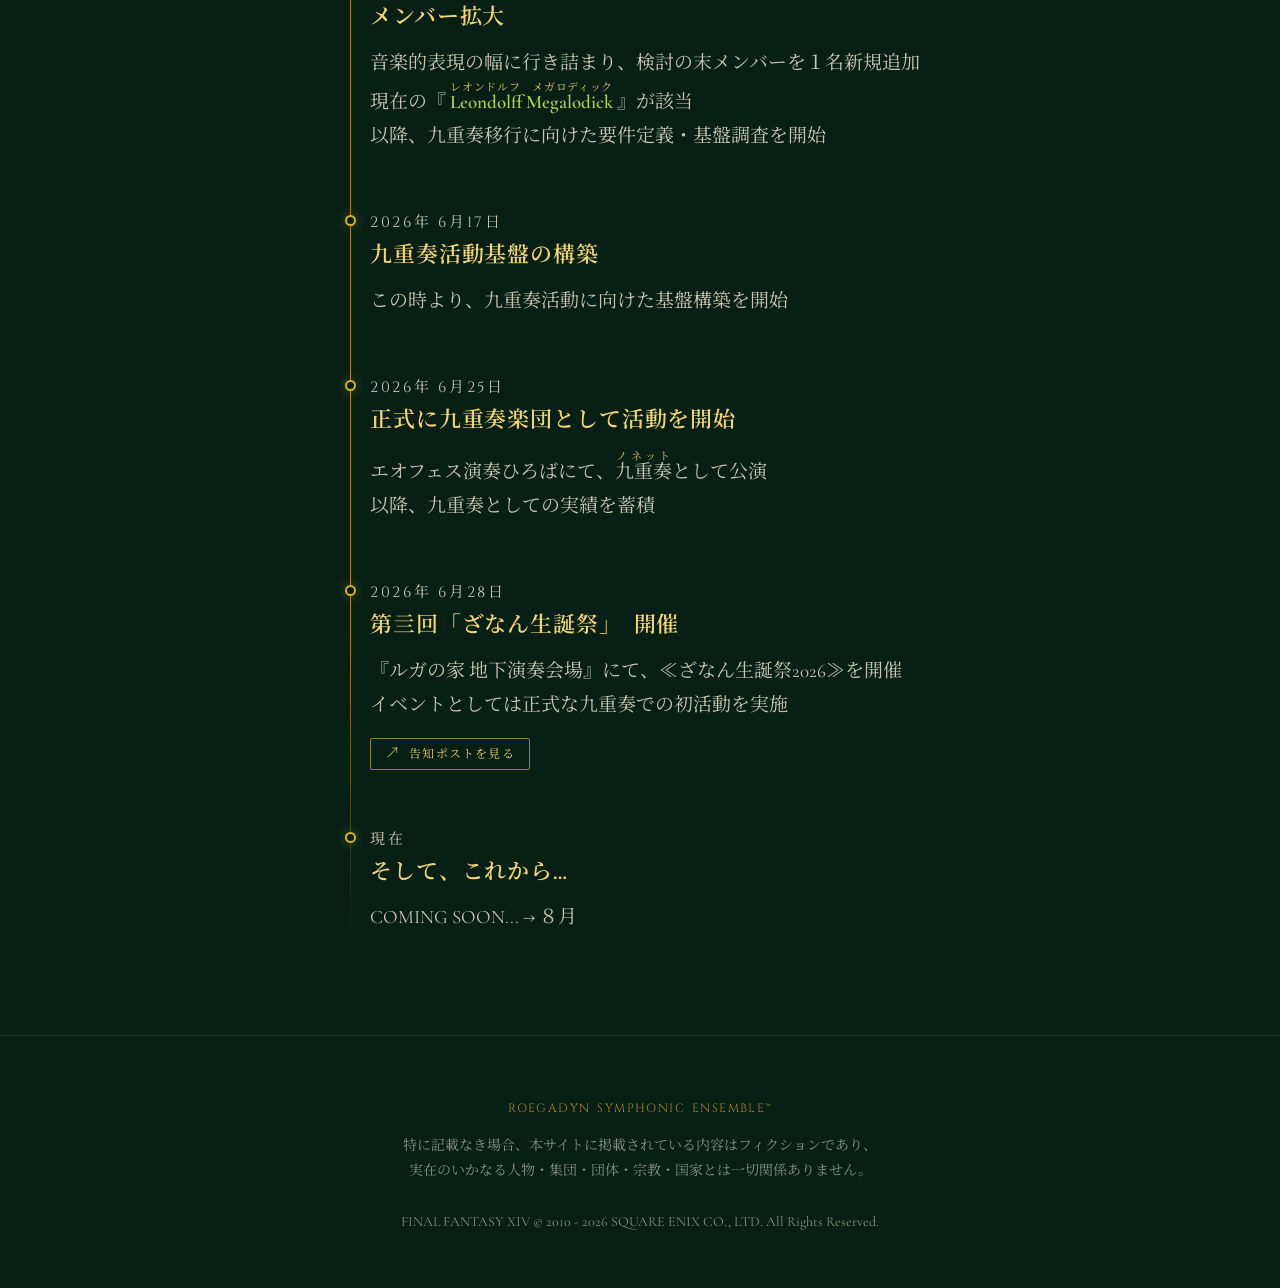
==== commit 98258686: "サイトの調整" ====
--- a/history.html
+++ b/history.html
@@ -4,7 +4,7 @@
 <meta charset="UTF-8">
 <meta name="viewport" content="width=device-width, initial-scale=1.0">
 <title>年表史 | ROEGADYN SYMPHONIC ENSEMBLE</title>
-<link rel="icon" href="assets/img/icon.png">
+<link rel="icon" href="assets/img/favicon-r.svg" type="image/svg+xml">
 <link rel="stylesheet" href="css/style.css">
 </head>
 <body>
@@ -26,6 +26,9 @@
     <a href="history.html" aria-current="page">年表史</a>
     <a href="members.html">メンバー</a>
     <a href="songs.html">楽曲紹介</a>
+    <a href="https://x.com/Roegatet" class="nav__social" target="_blank" rel="noopener" aria-label="X（旧Twitter）">
+      <svg viewBox="0 0 24 24" aria-hidden="true"><path d="M18.244 2.25h3.308l-7.227 8.26 8.502 11.24H16.17l-5.214-6.817L4.99 21.75H1.68l7.73-8.835L1.254 2.25H8.08l4.713 6.231zm-1.161 17.52h1.833L7.084 4.126H5.117z"/></svg>
+    </a>
   </nav>
 </header>
 
@@ -34,8 +37,8 @@
   <section class="page-hero">
     <p class="page-hero__eyebrow">History</p>
     <h1><span class="title-bronze" aria-hidden="true">年表史</span><span class="title-gold">年表史</span></h1>
-    <p style="max-width:560px;margin:18px auto 0;color:rgba(244,236,216,0.8);">
-      結成から現在に至るまで、ルガテットが歩んできた道のり。
+    <p class="page-hero__lead">
+      <span class="page-hero__lead-box">結成から現在に至るまで、ルガテットが歩んできた道のり。</span>
     </p>
   </section>
 
@@ -54,7 +57,7 @@
         <p class="timeline-item__year">2023年 6月 1日</p>
         <h3>ルガテット　結成</h3>
         <p>Studio Eorzeaのリーダー「Zanan Potonam」さんの希望により</p>
-        <p>急遽の演奏活動が決定、五重奏のアンサンブルとして始動</p>
+        <p>急遽の演奏活動が決定、<ruby>五重奏<rt>クインテット</rt></ruby>のアンサンブルとして始動</p>
         <p>種族的に珍しく、数の少ないルガディンたちによる演奏</p>
         <p>（見た目のインパクトが）強い、ややイロモノ的な立ち位置</p>
       </div>
@@ -63,9 +66,8 @@
         <p class="timeline-item__year">2023年 6月 4日</p>
         <h3>急遽　編成変更</h3>
         <p>演奏上の理由により、急遽五重奏から六重奏へ編成変更</p>
-        <p>以降、五重奏（クインテット）ではなく</p>
-        <p>六重奏（セクステット）として活動</p>
-        <p>この際に加入したのは、現在の 『 Leolius Eynzahrsyn 』</p>
+        <p>以降、五重奏ではなく<ruby>六重奏<rt>セクステット</rt></ruby>として活動</p>
+        <p>この際に加入したのは、現在の 『 <ruby class="char-name" style="--char-color:var(--char-leolius)">Leolius Eynzahrsyn<rt>レオリウス　エインザルシン</rt></ruby> 』</p>
       </div>
 
       <div class="timeline-item reveal">
@@ -80,9 +82,9 @@
       <div class="timeline-item reveal">
         <p class="timeline-item__year">2023年 6月25日</p>
         <h3>メンバー拡大</h3>
-        <p>追加公演の依頼を受け、編成見直しを経て八重奏（オクテット）に再編成</p>
+        <p>追加公演の依頼を受け、編成見直しを経て<ruby>八重奏<rt>オクテット</rt></ruby>に再編成</p>
         <p>それに伴い、二名のメンバーが新たに加入</p>
-        <p>現在の『 Leovix Winthwahr 』及び『 Leonidas Pathanasiow 』が該当</p>
+        <p>現在の『 <ruby class="char-name" style="--char-color:var(--char-leovix)">Leovix Winthwahr<rt>レオヴィクス　ウィンスウォー</rt></ruby> 』及び『 <ruby class="char-name" style="--char-color:var(--char-leonidas)">Leonidas Pathanasiow<rt>レオニダス　パタナシュー</rt></ruby> 』が該当</p>
       </div>
 
       <div class="timeline-item reveal">
@@ -116,9 +118,11 @@
         </a>
       </div>
 
+      <div class="timeline-year"><span class="timeline-year__badge">2024</span></div>
+
       <div class="timeline-item reveal">
         <p class="timeline-item__year">2024年 6月21日</p>
-        <h3>第ニ回「ざなん生誕祭」　開催</h3>
+        <h3>第二回「ざなん生誕祭」　開催</h3>
         <p>『ルガの家 地下演奏会場』にて、≪ざなん生誕祭2024≫を開催</p>
         <p>以降、正式に毎年恒例のイベントとして定着</p>
         <a class="timeline-item__external-link" href="https://x.com/zanan_ff14/status/1801366435161121210" target="_blank" rel="noopener noreferrer">
@@ -129,7 +133,7 @@
 
       <div class="timeline-item reveal">
         <p class="timeline-item__year">2024年12月23日</p>
-        <h3>第ニ回　年末定期演奏会開催</h3>
+        <h3>第二回　年末定期演奏会開催</h3>
         <p>イベント複合型の≪クリスマス演奏会2024≫の開演</p>
         <p>この時は Studio Eorzea、ざなパークが協賛で小規模イベントを実施</p>
         <a class="timeline-item__external-link" href="https://x.com/zanan_ff14/status/1871028901927154048" target="_blank" rel="noopener noreferrer">
@@ -137,6 +141,8 @@
           告知ポストを見る
         </a>
       </div>
+
+      <div class="timeline-year"><span class="timeline-year__badge">2025</span></div>
 
       <div class="timeline-item reveal">
         <p class="timeline-item__year">2025年 2月26日</p>
@@ -183,17 +189,20 @@
         <p class="timeline-item__year">2025年12月27日</p>
         <h3>第三回　年末定期演奏会開催</h3>
         <p>副題≪ホっと・コンサート≫として、定期演奏会の実施</p>
+        <p>当該演奏会にて、本楽団のマスターピースとなるメドレー作品を披露</p>
         <a class="timeline-item__external-link" href="https://x.com/zanan_ff14/status/1997501444493344863" target="_blank" rel="noopener noreferrer">
           <span class="timeline-item__external-link-icon" aria-hidden="true">↗</span>
           告知ポストを見る
         </a>
       </div>
+
+      <div class="timeline-year"><span class="timeline-year__badge">2026</span></div>
 
       <div class="timeline-item reveal">
         <p class="timeline-item__year">2026年 5月31日</p>
         <h3>メンバー拡大</h3>
         <p>音楽的表現の幅に行き詰まり、検討の末メンバーを１名新規追加</p>
-        <p>現在の『 Leondolff Megalodick 』が該当</p>
+        <p>現在の『 <ruby class="char-name" style="--char-color:var(--char-leondolff)">Leondolff Megalodick<rt>レオンドルフ　メガロディック</rt></ruby> 』が該当</p>
         <p>以降、九重奏移行に向けた要件定義・基盤調査を開始</p>
       </div>
 
@@ -206,7 +215,7 @@
       <div class="timeline-item reveal">
         <p class="timeline-item__year">2026年 6月25日</p>
         <h3>正式に九重奏楽団として活動を開始</h3>
-        <p>エオフェス演奏ひろばにて、九重奏（ノネット）として公演</p>
+        <p>エオフェス演奏ひろばにて、<ruby>九重奏<rt>ノネット</rt></ruby>として公演</p>
         <p>以降、九重奏としての実績を蓄積</p>
       </div>
 
--- a/css/style.css
+++ b/css/style.css
@@ -19,6 +19,17 @@
 
   --max-width: 1180px;
   --header-h: 129px;
+
+  /* Character image colors */
+  --char-reoh: #cc1515;
+  --char-leopold: #1a1dcf;
+  --char-leonhard: #225f0a;
+  --char-leonvolt: #f3ef09;
+  --char-leonor: #cecece;
+  --char-leolius: #9343f0;
+  --char-leovix: #27bea5;
+  --char-leonidas: #e9780f;
+  --char-leondolff: #a6d44f;
 
   --paper-noise: url("[data-uri]");
   --paper-noise-card: url("[data-uri]");
@@ -160,6 +171,15 @@
   padding: 8px 2px;
   opacity: 0.85;
   transition: opacity .25s ease, color .25s ease;
+}
+.nav__social{
+  display: inline-flex;
+  align-items: center;
+}
+.nav__social svg{
+  width: 16px;
+  height: 16px;
+  fill: currentColor;
 }
 
 .nav a::after{
@@ -458,6 +478,11 @@
   padding: clamp(24px, 4vw, 44px);
   position: relative;
 }
+.panel--narrow{
+  max-width: 760px;
+  margin-left: auto;
+  margin-right: auto;
+}
 .panel::before{
   content: "";
   position: absolute;
@@ -518,20 +543,50 @@
 
 /* card */
 .card{
+  --corner-cut: 16px;
+  position: relative;
+  isolation: isolate;
   background-color: rgba(10, 46, 29, 0.8);
   background-image: var(--paper-noise-card);
   background-repeat: repeat;
   background-size: 260px 260px;
-  border: 1px solid rgba(212,175,55,0.15);
+  border: 0;
   border-radius: 4px;
-  padding: 28px;
-  transition: transform .35s ease, border-color .35s ease, box-shadow .35s ease;
-}
+  padding: 28px 12px;
+  transition: transform .35s ease, box-shadow .35s ease;
+  -webkit-mask:
+    radial-gradient(circle at top left, transparent var(--corner-cut), black calc(var(--corner-cut) + 0.5px)) top left / 51% 51% no-repeat,
+    radial-gradient(circle at top right, transparent var(--corner-cut), black calc(var(--corner-cut) + 0.5px)) top right / 51% 51% no-repeat,
+    radial-gradient(circle at bottom left, transparent var(--corner-cut), black calc(var(--corner-cut) + 0.5px)) bottom left / 51% 51% no-repeat,
+    radial-gradient(circle at bottom right, transparent var(--corner-cut), black calc(var(--corner-cut) + 0.5px)) bottom right / 51% 51% no-repeat;
+  mask:
+    radial-gradient(circle at top left, transparent var(--corner-cut), black calc(var(--corner-cut) + 0.5px)) top left / 51% 51% no-repeat,
+    radial-gradient(circle at top right, transparent var(--corner-cut), black calc(var(--corner-cut) + 0.5px)) top right / 51% 51% no-repeat,
+    radial-gradient(circle at bottom left, transparent var(--corner-cut), black calc(var(--corner-cut) + 0.5px)) bottom left / 51% 51% no-repeat,
+    radial-gradient(circle at bottom right, transparent var(--corner-cut), black calc(var(--corner-cut) + 0.5px)) bottom right / 51% 51% no-repeat;
+}
+.card::before{
+  content: "";
+  position: absolute;
+  inset: 0;
+  background:
+    radial-gradient(circle at 0 0, transparent 0 16px, rgba(212,175,55,0.5) 17px 17.3px, transparent 18px) top left / 18px 18px no-repeat,
+    radial-gradient(circle at 100% 0, transparent 0 16px, rgba(212,175,55,0.5) 17px 17.3px, transparent 18px) top right / 18px 18px no-repeat,
+    radial-gradient(circle at 100% 100%, transparent 0 16px, rgba(212,175,55,0.5) 17px 17.3px, transparent 18px) bottom right / 18px 18px no-repeat,
+    radial-gradient(circle at 0 100%, transparent 0 16px, rgba(212,175,55,0.5) 17px 17.3px, transparent 18px) bottom left / 18px 18px no-repeat,
+    linear-gradient(rgba(212,175,55,0.5), rgba(212,175,55,0.5)) left 18px top 0 / calc(100% - 36px) 1.5px no-repeat,
+    linear-gradient(rgba(212,175,55,0.5), rgba(212,175,55,0.5)) right 0 top 18px / 1.5px calc(100% - 36px) no-repeat,
+    linear-gradient(rgba(212,175,55,0.5), rgba(212,175,55,0.5)) left 18px bottom 0 / calc(100% - 36px) 1.5px no-repeat,
+    linear-gradient(rgba(212,175,55,0.5), rgba(212,175,55,0.5)) left 0 bottom 18px / 1.5px calc(100% - 36px) no-repeat;
+  transition: opacity .3s ease;
+  pointer-events: none;
+}
+.card > *{ position: relative; z-index: 1; }
 .card:hover{
   transform: translateY(-6px);
-  border-color: rgba(212,175,55,0.45);
   box-shadow: 0 18px 40px rgba(0,0,0,0.35);
 }
+.card:hover::before{ filter: brightness(1.3); }
 
 /* page hero (non-home pages) */
 .page-hero{
@@ -558,21 +613,55 @@
 .page-hero h1{
   font-size: clamp(32px, 6vw, 56px);
 }
+.page-hero__lead{
+  max-width: 860px;
+  margin: 18px auto 0;
+  padding-left: calc(50px + clamp(28px, 7vw, 40px));
+  padding-right: 50px;
+}
+.page-hero__lead-box{
+  color: rgba(244,236,216,0.8);
+}
 
 /* --------------------------------------------------------------- timeline */
 .timeline{
+  --tl-gutter: clamp(28px, 7vw, 40px);
+  --tl-outer: clamp(16px, 10vw, 120px);
   position: relative;
   max-width: 860px;
   margin: 0 auto;
-  padding-left: 40px;
+  padding-left: calc(var(--tl-outer) + var(--tl-gutter));
+  padding-right: var(--tl-outer);
 }
 .timeline::before{
   content: "";
   position: absolute;
-  left: 8px; top: 0; bottom: 0;
+  left: calc(var(--tl-outer) + var(--tl-gutter) * 0.5); top: 0; bottom: 0;
   width: 1px;
   background: linear-gradient(180deg, transparent, var(--gold-dim) 6%, var(--gold-dim) 94%, transparent);
 }
+.timeline-year{
+  position: relative;
+  margin: 3em 0 44px 0;
+}
+.timeline-year__badge{
+  display: block;
+  margin-bottom: 12px;
+  font-family: var(--font-display);
+  font-size: 36px;
+  letter-spacing: 0.15em;
+  font-weight: 700;
+  color: var(--gold-bright);
+  text-shadow: 0 0 20px rgba(212,175,55,0.3);
+}
+.timeline-year::after{
+  content: "";
+  display: block;
+  width: 100%;
+  height: 1px;
+  background: linear-gradient(90deg, var(--gold) 0%, rgba(212,175,55,0.2) 65%, transparent 100%);
+}
+
 .timeline-item{
   position: relative;
   padding-bottom: 56px;
@@ -581,7 +670,7 @@
 .timeline-item::before{
   content: "";
   position: absolute;
-  left: -37px; top: 6px;
+  left: calc(var(--tl-gutter) * -0.5 - 5.5px); top: 6px;
   width: 11px; height: 11px;
   border-radius: 50%;
   background: var(--deep-green-dark);
@@ -597,6 +686,17 @@
 }
 .timeline-item h3{ font-size: 22px; margin-bottom: 8px; }
 .timeline-item p{ color: rgba(244,236,216,0.82); margin: 0; }
+.timeline-item ruby{ white-space: nowrap; }
+.char-name{ color: var(--char-color, inherit); font-weight: 600; }
+.timeline-item rt{
+  position: relative;
+  top: 0.1em;
+  color: rgba(242,211,119,0.82);
+  font-family: var(--font-body);
+  font-size: 0.58em;
+  font-weight: 500;
+  letter-spacing: 0.04em;
+}
 .timeline-item__external-link{
   display: inline-flex;
   align-items: center;
@@ -642,10 +742,39 @@
   box-shadow: 0 0 22px rgba(212,175,55,0.15);
 }
 .member-card__name{
+  position: relative;
+  display: inline-block;
   font-family: var(--font-display);
   font-size: 19px;
+  font-weight: 700;
   color: var(--gold-bright);
+  margin-top: 20px;
   margin-bottom: 2px;
+  padding: 2px 12px;
+  word-spacing: 0.3em;
+  -webkit-text-stroke: 2px #000;
+  paint-order: stroke fill;
+}
+.member-card__name::before{
+  content: "";
+  position: absolute;
+  z-index: -1;
+  inset: 0 0 18% 0;
+  border-radius: 3px;
+  background: linear-gradient(90deg,
+    color-mix(in srgb, var(--char-color, var(--gold)) 50%, transparent) 0%,
+    color-mix(in srgb, var(--char-color, var(--gold)) 0%, transparent) 100%);
+}
+.member-card__name ruby{ white-space: nowrap; ruby-align: space-around; }
+.member-card__name rt{
+  position: relative;
+  top: 0.1em;
+  color: rgba(242,211,119,0.82);
+  font-family: var(--font-body);
+  font-size: 0.5em;
+  font-weight: 500;
+  letter-spacing: 0.04em;
+  -webkit-text-stroke: 0;
 }
 .member-card__role{
   font-size: 13px;
@@ -663,32 +792,139 @@
 .song-list{
   display: flex;
   flex-direction: column;
-  gap: 2px;
+  gap: 18px;
 }
 .song-row{
+  --corner-cut: 22px;
+  position: relative;
+  isolation: isolate;
+  padding: clamp(24px, 4vw, 36px);
+  background-color: #062819;
+  background-image:
+    radial-gradient(ellipse at 20% 0%, rgba(31,99,62,0.16), transparent 60%),
+    var(--paper-noise-card);
+  background-repeat: no-repeat, repeat;
+  background-size: 100% 100%, 260px 260px;
+  border: 0;
+  border-radius: 0;
+  clip-path: none;
+  box-shadow: 0 16px 28px rgba(0,0,0,0.2);
+  transition: background-color .25s ease, border-color .25s ease, box-shadow .25s ease, transform .25s ease;
+  -webkit-mask:
+    radial-gradient(circle at top left, transparent var(--corner-cut), black calc(var(--corner-cut) + 0.5px)) top left / 51% 51% no-repeat,
+    radial-gradient(circle at top right, transparent var(--corner-cut), black calc(var(--corner-cut) + 0.5px)) top right / 51% 51% no-repeat,
+    radial-gradient(circle at bottom left, transparent var(--corner-cut), black calc(var(--corner-cut) + 0.5px)) bottom left / 51% 51% no-repeat,
+    radial-gradient(circle at bottom right, transparent var(--corner-cut), black calc(var(--corner-cut) + 0.5px)) bottom right / 51% 51% no-repeat;
+  mask:
+    radial-gradient(circle at top left, transparent var(--corner-cut), black calc(var(--corner-cut) + 0.5px)) top left / 51% 51% no-repeat,
+    radial-gradient(circle at top right, transparent var(--corner-cut), black calc(var(--corner-cut) + 0.5px)) top right / 51% 51% no-repeat,
+    radial-gradient(circle at bottom left, transparent var(--corner-cut), black calc(var(--corner-cut) + 0.5px)) bottom left / 51% 51% no-repeat,
+    radial-gradient(circle at bottom right, transparent var(--corner-cut), black calc(var(--corner-cut) + 0.5px)) bottom right / 51% 51% no-repeat;
+}
+.song-row::before{
+  content: "";
+  position: absolute;
+  z-index: 0;
+  inset: 0;
+  background:
+    radial-gradient(circle at 0 0, transparent 0 21px, rgba(242,211,119,0.9) 22px 23px, transparent 24px) top left / 24px 24px no-repeat,
+    radial-gradient(circle at 100% 0, transparent 0 21px, rgba(242,211,119,0.9) 22px 23px, transparent 24px) top right / 24px 24px no-repeat,
+    radial-gradient(circle at 100% 100%, transparent 0 21px, rgba(242,211,119,0.9) 22px 23px, transparent 24px) bottom right / 24px 24px no-repeat,
+    radial-gradient(circle at 0 100%, transparent 0 21px, rgba(242,211,119,0.9) 22px 23px, transparent 24px) bottom left / 24px 24px no-repeat,
+    linear-gradient(rgba(242,211,119,0.9), rgba(242,211,119,0.9)) left 24px top 0 / calc(100% - 48px) 1px no-repeat,
+    linear-gradient(rgba(242,211,119,0.9), rgba(242,211,119,0.9)) right 0 top 24px / 1px calc(100% - 48px) no-repeat,
+    linear-gradient(rgba(242,211,119,0.9), rgba(242,211,119,0.9)) left 24px bottom 0 / calc(100% - 48px) 1px no-repeat,
+    linear-gradient(rgba(242,211,119,0.9), rgba(242,211,119,0.9)) left 0 bottom 24px / 1px calc(100% - 48px) no-repeat;
+  pointer-events: none;
+}
+.song-row::after{
+  content: "";
+  position: absolute;
+  z-index: 0;
+  inset: 7px;
+  background:
+    radial-gradient(circle at 0 0, transparent 0 13px, rgba(212,175,55,0.3) 14px 15px, transparent 16px) top left / 16px 16px no-repeat,
+    radial-gradient(circle at 100% 0, transparent 0 13px, rgba(212,175,55,0.3) 14px 15px, transparent 16px) top right / 16px 16px no-repeat,
+    radial-gradient(circle at 100% 100%, transparent 0 13px, rgba(212,175,55,0.3) 14px 15px, transparent 16px) bottom right / 16px 16px no-repeat,
+    radial-gradient(circle at 0 100%, transparent 0 13px, rgba(212,175,55,0.3) 14px 15px, transparent 16px) bottom left / 16px 16px no-repeat,
+    linear-gradient(rgba(212,175,55,0.3), rgba(212,175,55,0.3)) left 16px top 0 / calc(100% - 32px) 1px no-repeat,
+    linear-gradient(rgba(212,175,55,0.3), rgba(212,175,55,0.3)) right 0 top 16px / 1px calc(100% - 32px) no-repeat,
+    linear-gradient(rgba(212,175,55,0.3), rgba(212,175,55,0.3)) left 16px bottom 0 / calc(100% - 32px) 1px no-repeat,
+    linear-gradient(rgba(212,175,55,0.3), rgba(212,175,55,0.3)) left 0 bottom 16px / 1px calc(100% - 32px) no-repeat;
+  pointer-events: none;
+}
+.song-row > *{ position: relative; z-index: 1; }
+.song-row:hover{
+  box-shadow: 0 18px 32px rgba(0,0,0,0.28), 0 0 18px rgba(212,175,55,0.08);
+  transform: translateY(-2px);
+}
+.song-row > div:first-child{
   display: grid;
-  grid-template-columns: 56px 1fr auto;
-  align-items: center;
-  gap: 20px;
-  padding: 20px 22px;
-  border-bottom: 1px solid rgba(212,175,55,0.12);
-  transition: background .25s ease;
-}
-.song-row:hover{ background: rgba(212,175,55,0.05); }
+  grid-template-columns: max-content max-content minmax(0, 1fr);
+  gap: 16px clamp(20px, 4vw, 40px);
+}
 .song-row__index{
-  font-family: var(--font-display);
+  display: block;
+  grid-column: 1 / -1;
+  font-family: var(--font-display);
+  font-variant-numeric: lining-nums tabular-nums;
   color: var(--gold-dim);
+  font-size: 14px;
+  letter-spacing: 0.18em;
+  line-height: 1;
+  margin-bottom: 6px;
+}
+.song-row__title{
+  grid-column: 1 / -1;
+  font-family: var(--font-body);
+  font-size: clamp(22px, 2.4vw, 28px);
+  font-weight: 600;
+  color: var(--cream);
+  line-height: 1.35;
+  margin: 0 0 18px;
+}
+.song-row__meta{
+  margin: 0;
+}
+.song-row__meta-label{
+  display: block;
+  margin-bottom: 4px;
+  color: var(--gold-bright);
+  font-family: var(--font-display);
+  font-size: 12px;
+  font-weight: 600;
+  letter-spacing: 0.12em;
+}
+.song-row__meta-value{
+  display: block;
+  color: rgba(244,236,216,0.9);
+  font-family: 'Noto Serif JP', serif;
   font-size: 15px;
-}
-.song-row__title{
-  font-family: var(--font-display);
-  font-size: 19px;
-  color: var(--cream);
-}
-.song-row__meta{
-  font-size: 14px;
-  color: rgba(244,236,216,0.6);
-  margin-top: 4px;
+  line-height: 1.65;
+  font-variant-numeric: lining-nums tabular-nums;
+}
+.song-row__meta:nth-of-type(4){
+  grid-column: 1;
+  order: 1;
+  white-space: nowrap;
+}
+.song-row__meta:nth-of-type(2){
+  grid-column: 2;
+  order: 2;
+  white-space: nowrap;
+}
+.song-row__meta:nth-of-type(3){
+  grid-column: 3;
+  min-width: 0;
+  order: 3;
+}
+.song-row__tags{
+  display: flex;
+  flex-wrap: wrap;
+  gap: 9px;
+  margin-top: 24px;
+  padding-top: 20px;
+  border-top: 1px solid rgba(212,175,55,0.25);
 }
 .song-row__tag{
   font-size: 12px;
@@ -700,14 +936,87 @@
   border-radius: 20px;
   white-space: nowrap;
 }
+.song-row__tag--formation{
+  color: rgba(242,211,119,0.82);
+  border-color: rgba(212,175,55,0.35);
+}
+
+@media (max-width: 640px){
+  .song-row{
+    padding: 24px 20px;
+  }
+  .song-row > div:first-child{ grid-template-columns: 1fr; gap: 10px; }
+  .song-row__meta:nth-of-type(2),
+  .song-row__meta:nth-of-type(3),
+  .song-row__meta:nth-of-type(4){ grid-column: 1; }
+  .song-row__title{ margin-bottom: 14px; }
+  .song-row__tags{ margin-top: 20px; padding-top: 16px; }
+}
+
+/* medley disclosure */
+.song-row__medley{
+  grid-column: 1 / -1;
+  margin-top: 12px;
+}
+.song-row__medley summary{
+  cursor: pointer;
+  list-style: none;
+  font-family: var(--font-display);
+  font-size: 12px;
+  letter-spacing: 0.12em;
+  color: var(--gold-dim);
+  border: 1px solid rgba(212,175,55,0.35);
+  display: inline-flex;
+  align-items: center;
+  gap: 6px;
+  padding: 6px 14px;
+  border-radius: 20px;
+  transition: color .2s ease, border-color .2s ease;
+}
+.song-row__medley summary::-webkit-details-marker{ display: none; }
+.song-row__medley summary::before{
+  content: "▸";
+  font-size: 10px;
+  transition: transform .2s ease;
+}
+.song-row__medley[open] summary::before{ transform: rotate(90deg); }
+.song-row__medley summary:hover{ color: var(--gold-bright); border-color: var(--gold); }
+.song-row__medley-content{
+  display: grid;
+  grid-template-columns: repeat(auto-fit, minmax(96px, 1fr));
+  gap: 14px 10px;
+  margin-top: 14px;
+  padding: 16px 18px;
+  background: rgba(0,0,0,0.15);
+  border: 1px solid rgba(212,175,55,0.12);
+  border-radius: 4px;
+}
+.song-row__medley-group h4{
+  font-family: var(--font-display);
+  font-size: 13px;
+  letter-spacing: 0.1em;
+  color: var(--gold-bright);
+  margin: 0 0 6px;
+}
+.song-row__medley-group ul{
+  margin: 0;
+  padding: 0;
+  list-style: none;
+}
+.song-row__medley-group li{
+  font-size: 14px;
+  color: rgba(244,236,216,0.75);
+  line-height: 1.6;
+}
 
 .filter-bar{
   display: flex;
   flex-wrap: wrap;
-  gap: 10px;
+  gap: 6px;
   justify-content: center;
   margin-bottom: 3em;
 }
+.filter-bar:first-of-type{ margin-bottom: 0.75em; }
 .filter-btn{
   font-family: var(--font-display);
   font-size: 12px;
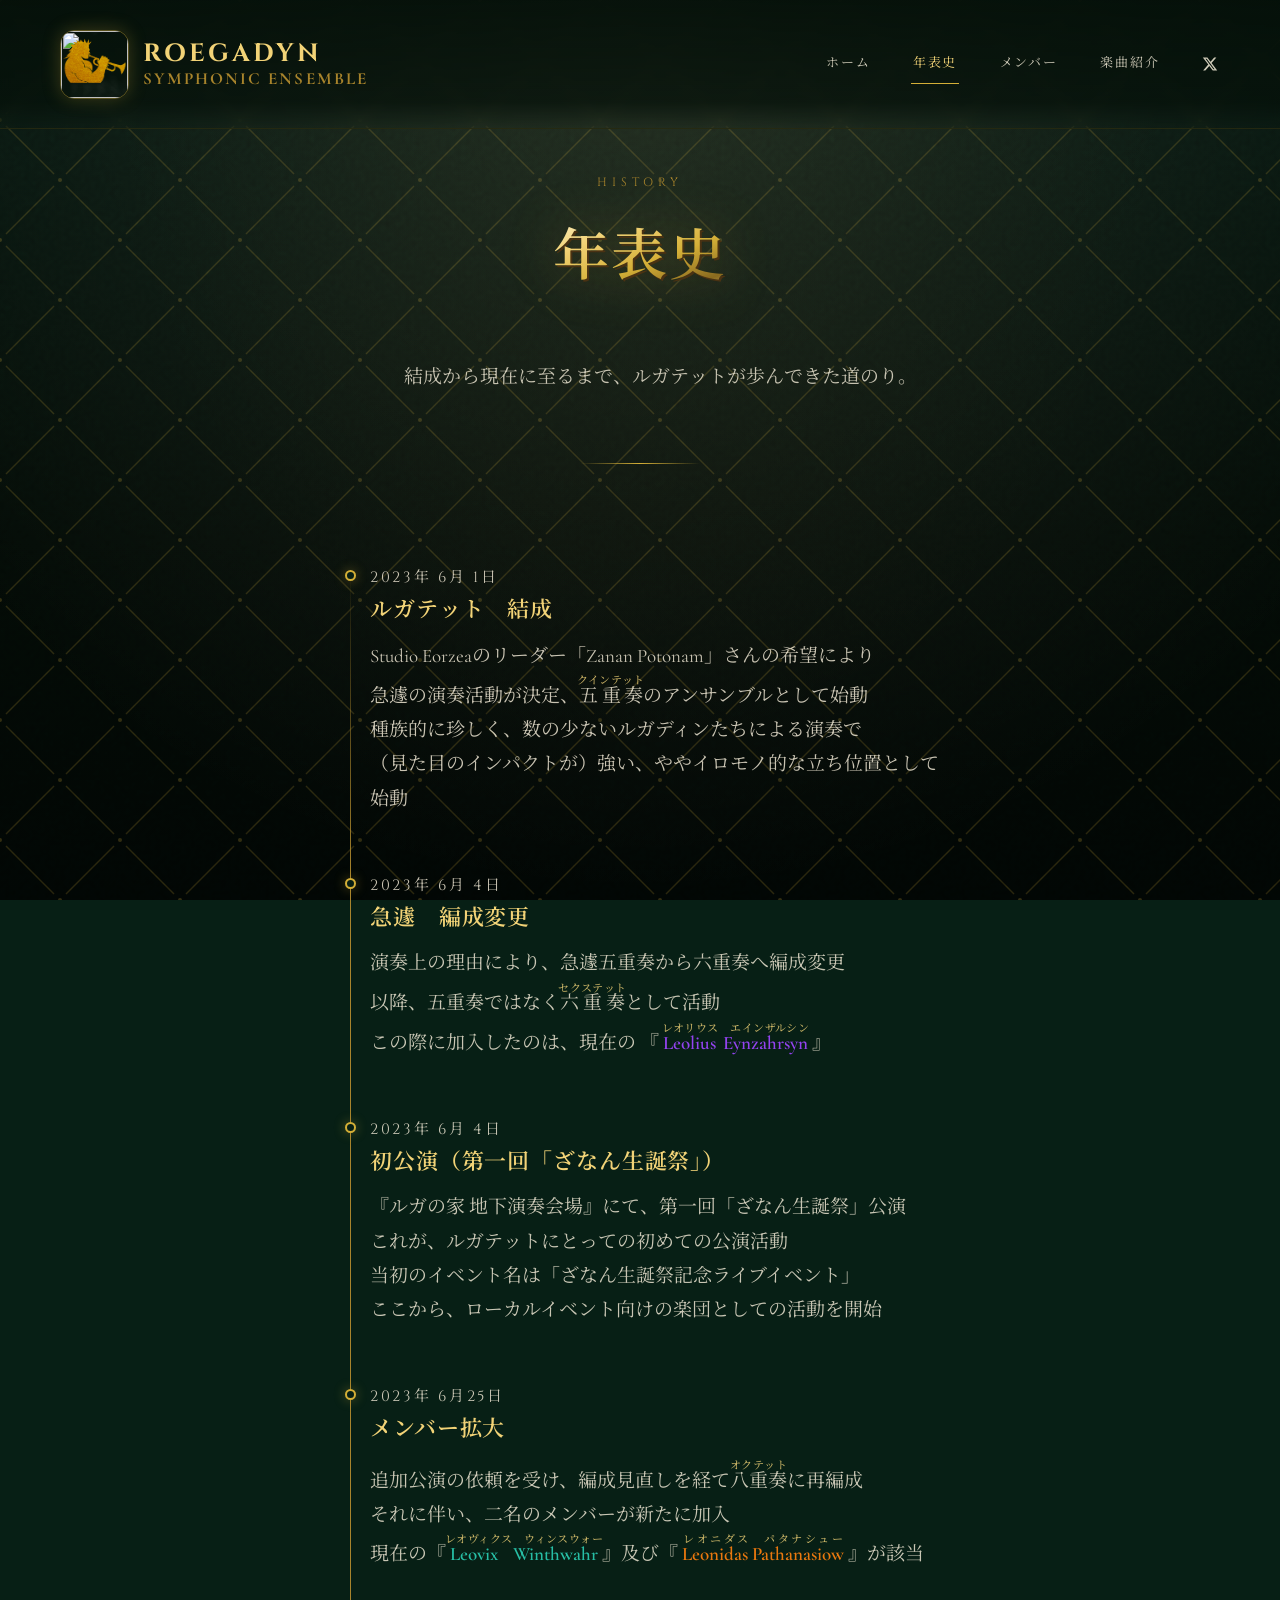
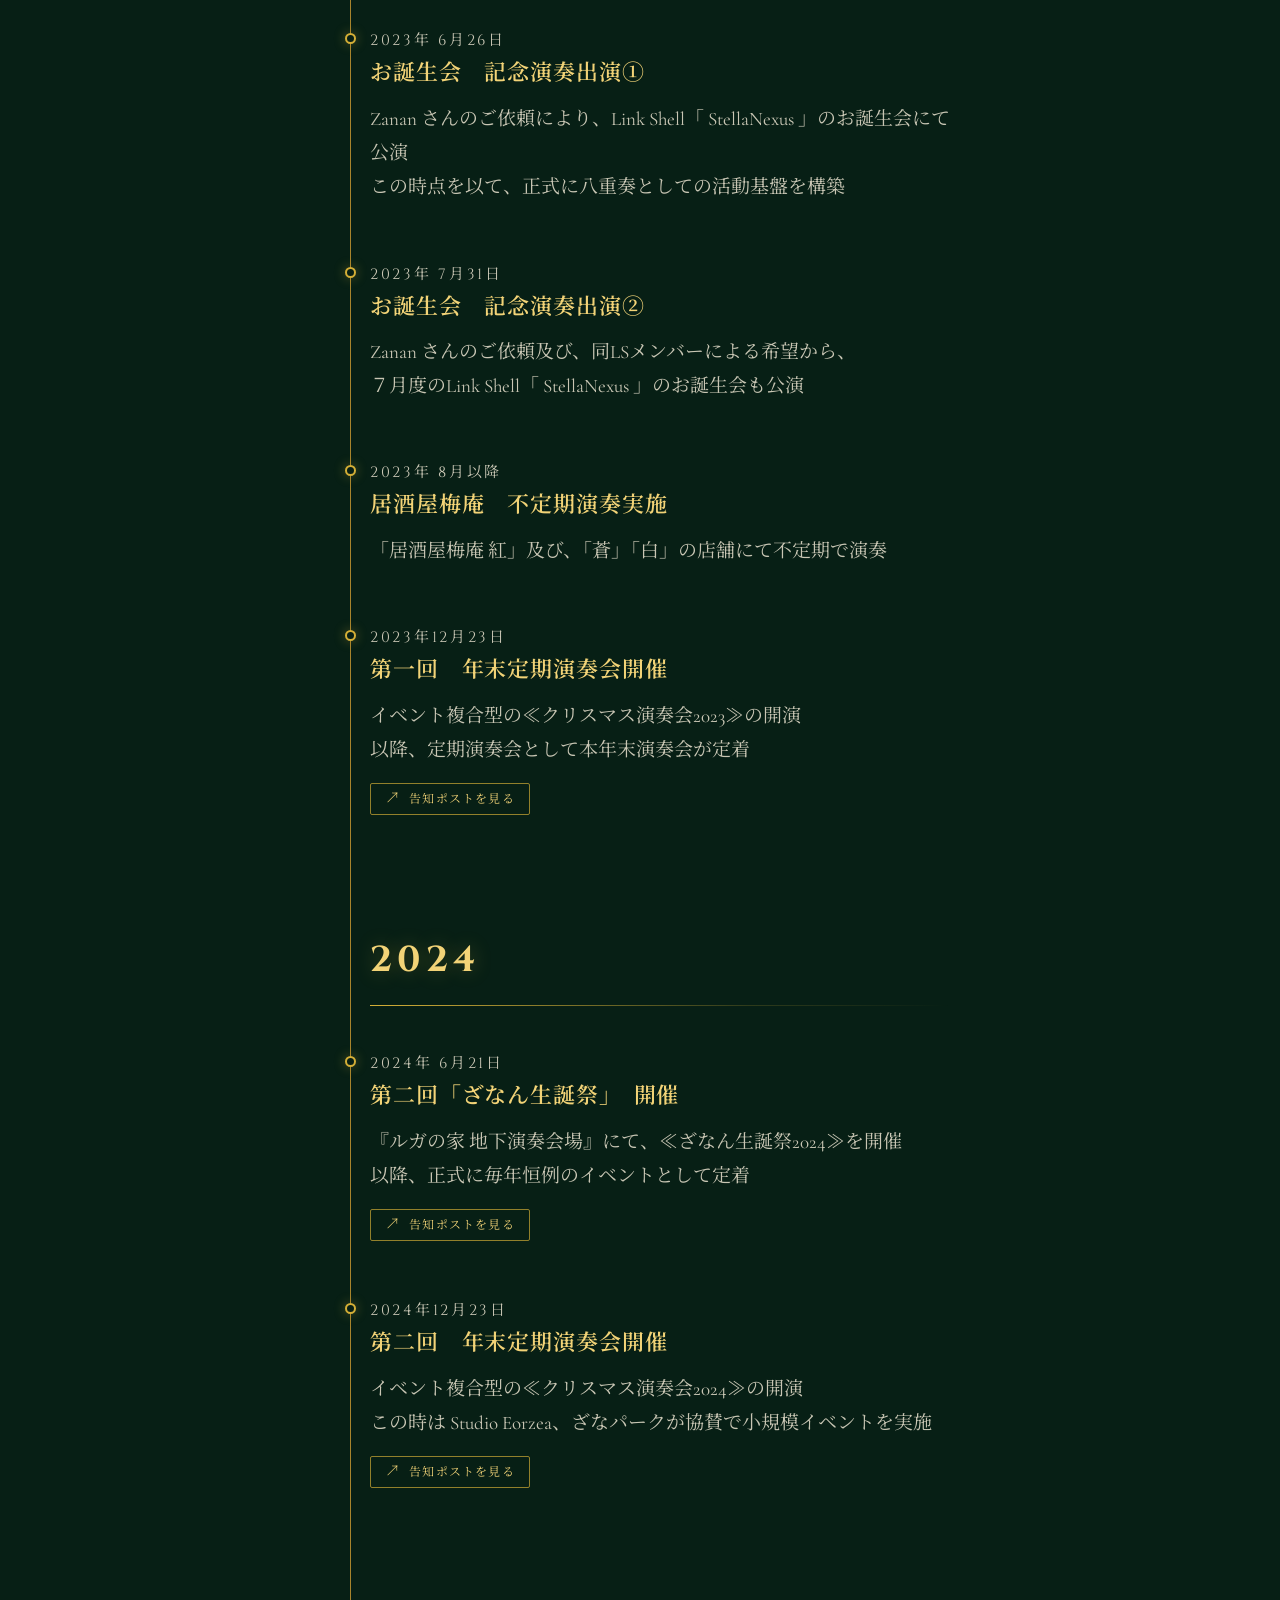
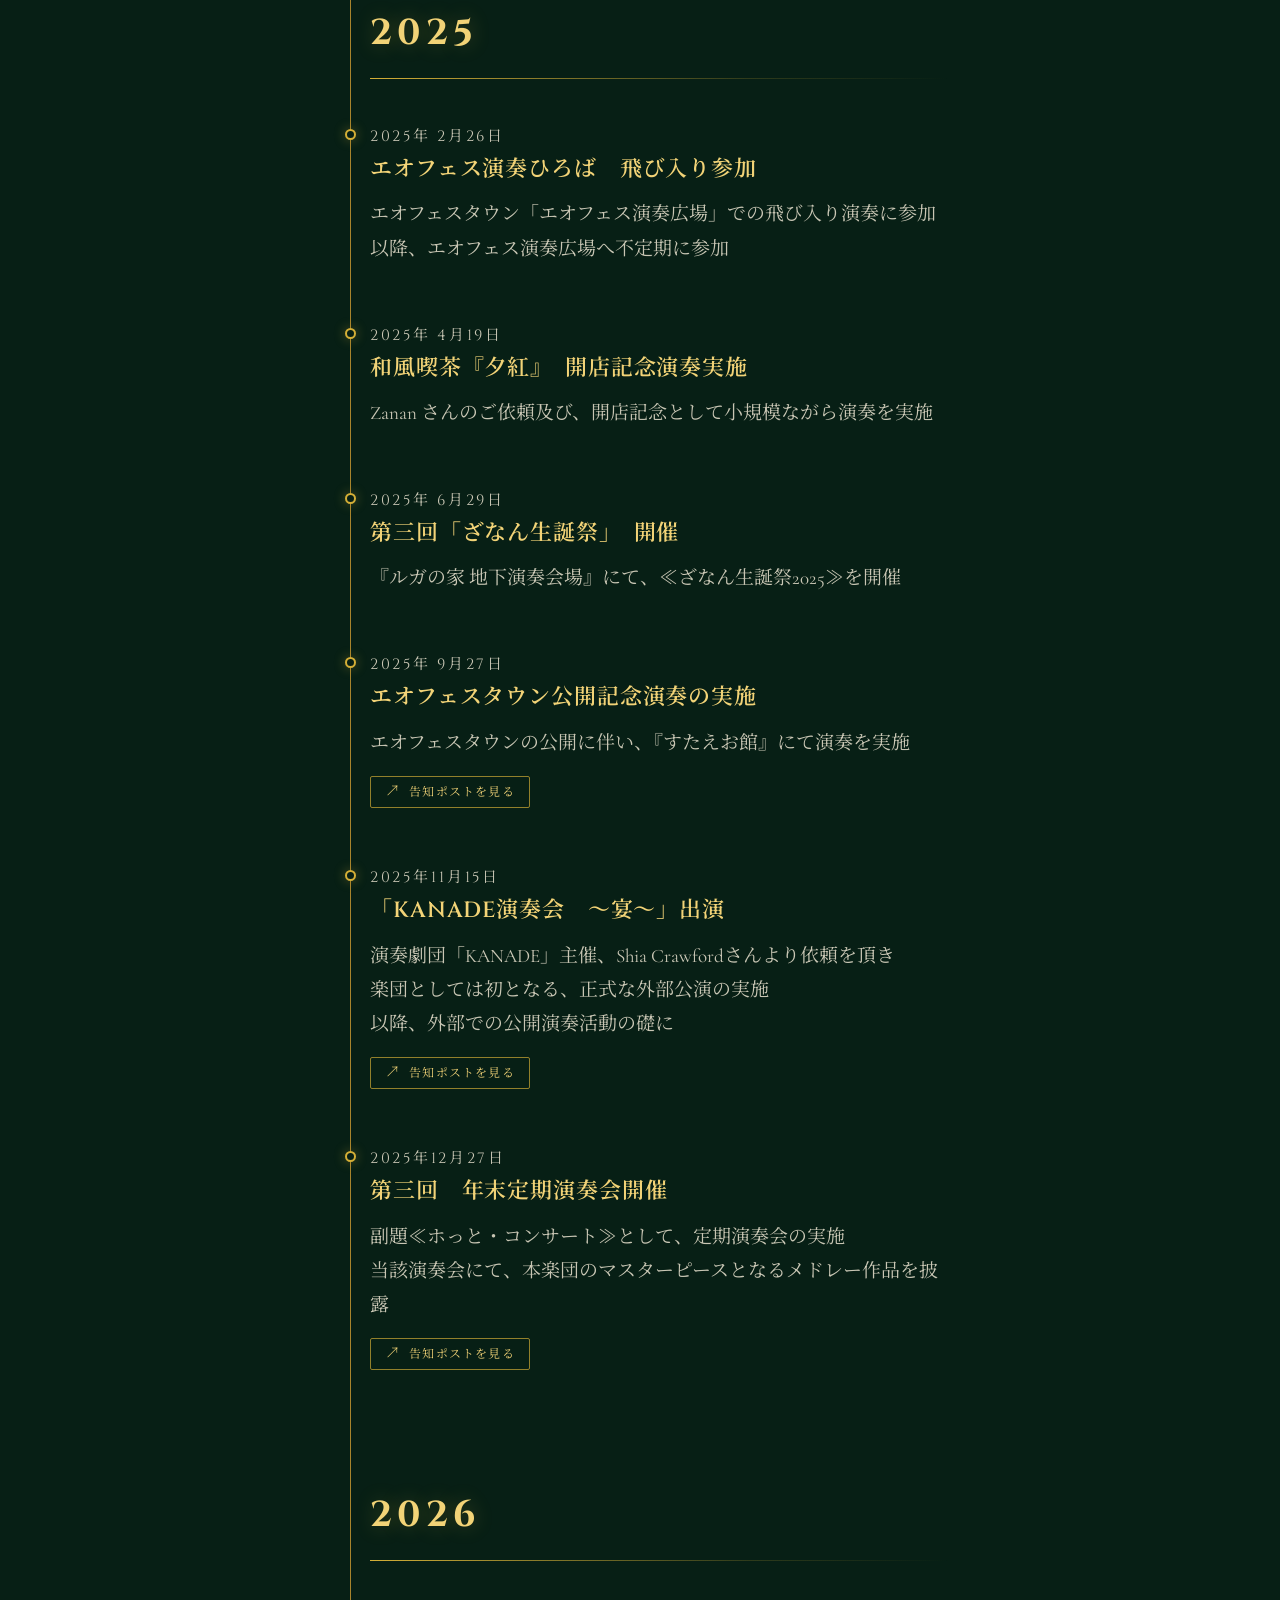
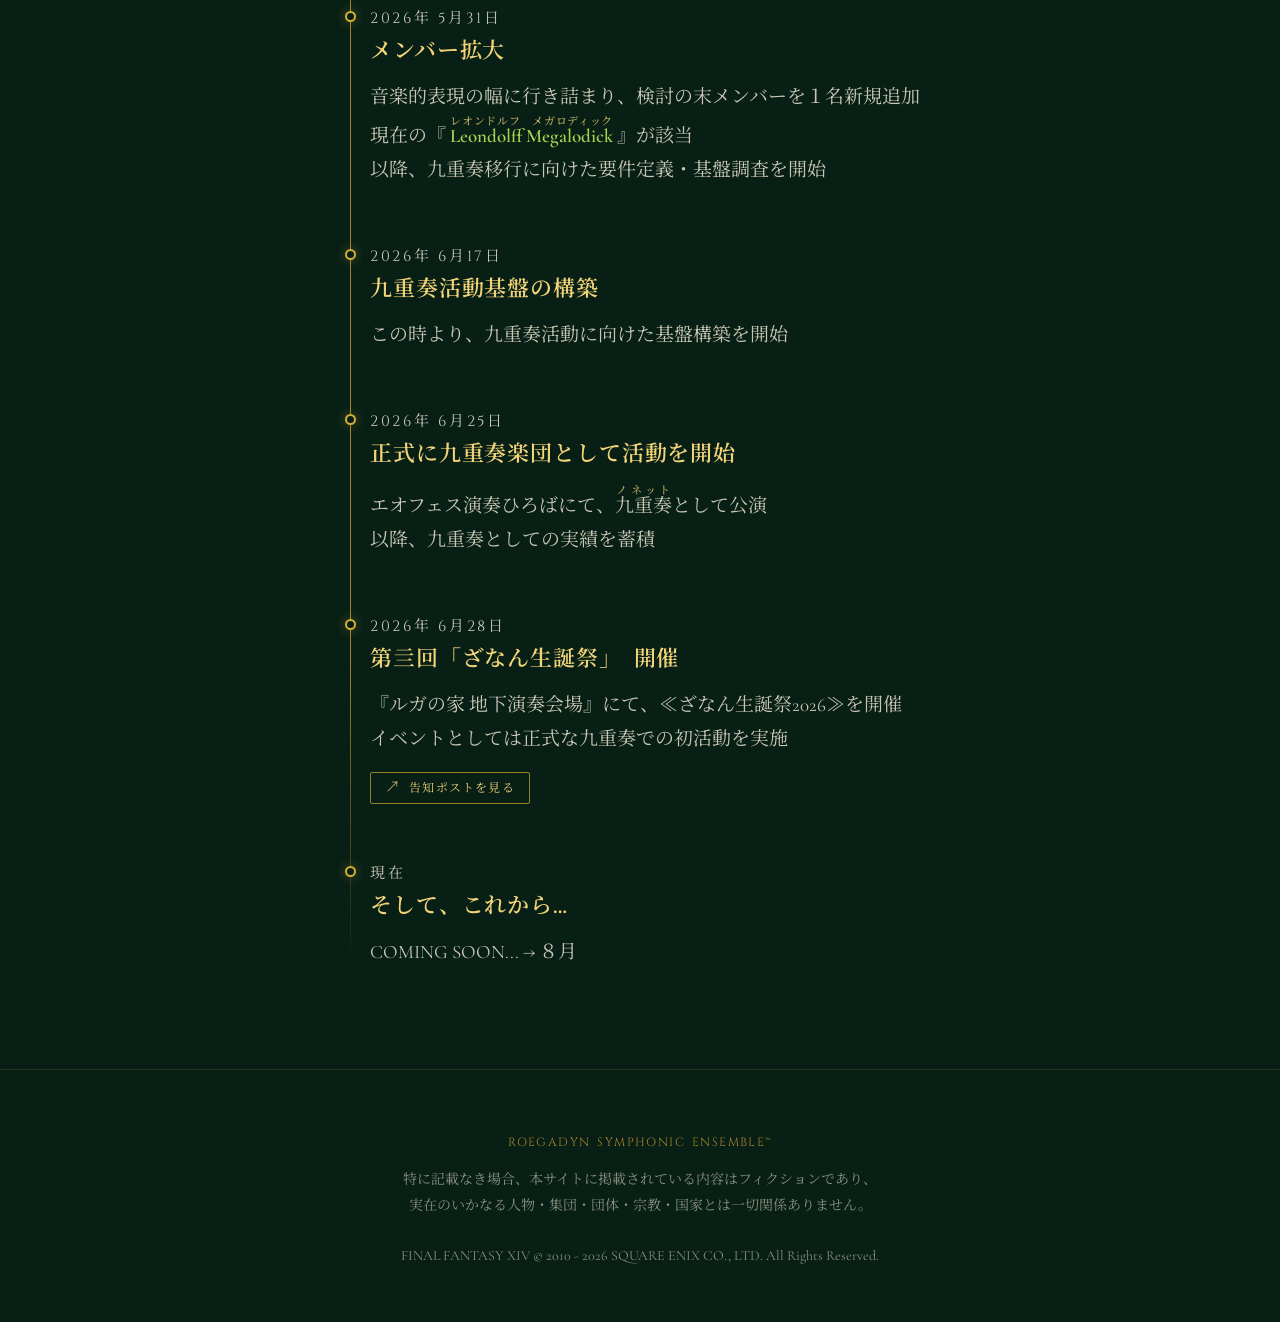
==== commit b995b414: "モバイル版調整実装" ====
--- a/history.html
+++ b/history.html
@@ -4,7 +4,7 @@
 <meta charset="UTF-8">
 <meta name="viewport" content="width=device-width, initial-scale=1.0">
 <title>年表史 | ROEGADYN SYMPHONIC ENSEMBLE</title>
-<link rel="icon" href="assets/img/favicon-r.svg" type="image/svg+xml">
+<link rel="icon" href="assets/img/favicon-r.svg?v=2" type="image/svg+xml">
 <link rel="stylesheet" href="css/style.css">
 </head>
 <body>
@@ -42,7 +42,7 @@
     </p>
   </section>
 
-  <section class="section">
+  <section class="section desktop-section">
     <div class="timeline">
 
       <!--
@@ -58,8 +58,8 @@
         <h3>ルガテット　結成</h3>
         <p>Studio Eorzeaのリーダー「Zanan Potonam」さんの希望により</p>
         <p>急遽の演奏活動が決定、<ruby>五重奏<rt>クインテット</rt></ruby>のアンサンブルとして始動</p>
-        <p>種族的に珍しく、数の少ないルガディンたちによる演奏</p>
-        <p>（見た目のインパクトが）強い、ややイロモノ的な立ち位置</p>
+        <p>種族的に珍しく、数の少ないルガディンたちによる演奏で</p>
+        <p>（見た目のインパクトが）強い、ややイロモノ的な立ち位置として始動</p>
       </div>
 
       <div class="timeline-item reveal">
@@ -234,7 +234,181 @@
         <p class="timeline-item__year">現在</p>
         <h3>そして、これから…</h3>
         <p>COMING SOON... → ８月</p>
-      </div>
+      </div>  
+
+    </div>
+  </section>
+
+  <section class="mobile-section">
+    <div class="timeline">
+
+      <!--
+        外部リンク（告知ポストなど）貼り付け用テンプレート
+        <a class="timeline-item__external-link" href="URL" target="_blank" rel="noopener noreferrer">
+          <span class="timeline-item__external-link-icon" aria-hidden="true">↗</span>
+          CONTEXT
+        </a>
+      -->
+
+      <div class="timeline-item reveal">
+        <p class="timeline-item__year">2023年 6月 1日</p>
+        <h3>ルガテット　結成</h3>
+        <p>Studio Eorzeaのリーダー「Zanan Potonam」さんの希望により、急遽の演奏活動が決定、<ruby>五重奏<rt>クインテット</rt></ruby>のアンサンブルとして始動。種族的に珍しく、数の少ないルガディンたちによる演奏で（見た目のインパクトが）強い、ややイロモノ的な立ち位置として始動。
+      </div>
+
+      <div class="timeline-item reveal">
+        <p class="timeline-item__year">2023年 6月 4日</p>
+        <h3>急遽　編成変更</h3>
+        <p>演奏上の理由により、急遽五重奏から六重奏へ編成変更。以降、五重奏ではなく<ruby>六重奏<rt>セクステット</rt></ruby>として活動。この際に加入したのは、現在の 『 <ruby class="char-name" style="--char-color:var(--char-leolius)">Leolius Eynzahrsyn<rt>レオリウス　エインザルシン</rt></ruby> 』</p>
+      </div>
+
+      <div class="timeline-item reveal">
+        <p class="timeline-item__year">2023年 6月 4日</p>
+        <h3>初公演（第一回「ざなん生誕祭」）</h3>
+        <p>『ルガの家 地下演奏会場』にて、第一回「ざなん生誕祭」公演。これが、ルガテットにとっての初めての公演活動。当初のイベント名は「ざなん生誕祭記念ライブイベント」。ここから、ローカルイベント向けの楽団としての活動を開始</p>
+      </div>
+
+      <div class="timeline-item reveal">
+        <p class="timeline-item__year">2023年 6月25日</p>
+        <h3>メンバー拡大</h3>
+        <p>追加公演の依頼を受け、編成見直しを経て<ruby>八重奏<rt>オクテット</rt></ruby>に再編成。それに伴い、二名のメンバーが新たに加入。現在の『 <ruby class="char-name" style="--char-color:var(--char-leovix)">Leovix Winthwahr<rt>レオヴィクス　ウィンスウォー</rt></ruby> 』及び『 <ruby class="char-name" style="--char-color:var(--char-leonidas)">Leonidas Pathanasiow<rt>レオニダス　パタナシュー</rt></ruby> 』が該当</p>
+      </div>
+
+      <div class="timeline-item reveal">
+        <p class="timeline-item__year">2023年 6月26日</p>
+        <h3>お誕生会　記念演奏出演①</h3>
+        <p>Zanan さんのご依頼により、Link Shell「 StellaNexus 」のお誕生会にて公演。この時点を以て、正式に八重奏としての活動基盤を構築</p>
+      </div>
+
+      <div class="timeline-item reveal">
+        <p class="timeline-item__year">2023年 7月31日</p>
+        <h3>お誕生会　記念演奏出演②</h3>
+        <p>Zanan さんのご依頼及び、同LSメンバーによる希望から、７月度のLink Shell「 StellaNexus 」のお誕生会も公演</p>
+      </div>
+
+      <div class="timeline-item reveal">
+        <p class="timeline-item__year">2023年 8月以降</p>
+        <h3>居酒屋梅庵　不定期演奏実施</h3>
+        <p>「居酒屋梅庵 紅」及び、「蒼」「白」の店舗にて不定期で演奏</p>
+      </div>
+
+      <div class="timeline-item reveal">
+        <p class="timeline-item__year">2023年12月23日</p>
+        <h3>第一回　年末定期演奏会開催</h3>
+        <p>イベント複合型の≪クリスマス演奏会2023≫の開演。以降、定期演奏会として本年末演奏会が定着</p>
+        <a class="timeline-item__external-link" href="https://x.com/begleiter_reoh/status/1732432977953722844" target="_blank" rel="noopener noreferrer">
+          <span class="timeline-item__external-link-icon" aria-hidden="true">↗</span>
+          告知ポストを見る
+        </a>
+      </div>
+
+      <div class="timeline-year"><span class="timeline-year__badge">2024</span></div>
+
+      <div class="timeline-item reveal">
+        <p class="timeline-item__year">2024年 6月21日</p>
+        <h3>第二回「ざなん生誕祭」　開催</h3>
+        <p>『ルガの家 地下演奏会場』にて、≪ざなん生誕祭2024≫を開催。以降、正式に毎年恒例のイベントとして定着</p>
+        <a class="timeline-item__external-link" href="https://x.com/zanan_ff14/status/1801366435161121210" target="_blank" rel="noopener noreferrer">
+          <span class="timeline-item__external-link-icon" aria-hidden="true">↗</span>
+          告知ポストを見る
+        </a>
+      </div>
+
+      <div class="timeline-item reveal">
+        <p class="timeline-item__year">2024年12月23日</p>
+        <h3>第二回　年末定期演奏会開催</h3>
+        <p>イベント複合型の≪クリスマス演奏会2024≫の開演。この時は Studio Eorzea、ざなパークが協賛で小規模イベントを実施</p>
+        <a class="timeline-item__external-link" href="https://x.com/zanan_ff14/status/1871028901927154048" target="_blank" rel="noopener noreferrer">
+          <span class="timeline-item__external-link-icon" aria-hidden="true">↗</span>
+          告知ポストを見る
+        </a>
+      </div>
+
+      <div class="timeline-year"><span class="timeline-year__badge">2025</span></div>
+
+      <div class="timeline-item reveal">
+        <p class="timeline-item__year">2025年 2月26日</p>
+        <h3>エオフェス演奏ひろば　飛び入り参加</h3>
+        <p>エオフェスタウン「エオフェス演奏広場」での飛び入り演奏に参加。以降、エオフェス演奏広場へ不定期に参加</p>
+      </div>
+
+      <div class="timeline-item reveal">
+        <p class="timeline-item__year">2025年 4月19日</p>
+        <h3>和風喫茶『夕紅』　開店記念演奏実施</h3>
+        <p>Zanan さんのご依頼及び、開店記念として小規模ながら演奏を実施</p>
+      </div>
+
+      <div class="timeline-item reveal">
+        <p class="timeline-item__year">2025年 6月29日</p>
+        <h3>第三回「ざなん生誕祭」　開催</h3>
+        <p>『ルガの家 地下演奏会場』にて、≪ざなん生誕祭2025≫を開催</p>
+      </div>
+
+      <div class="timeline-item reveal">
+        <p class="timeline-item__year">2025年 9月27日</p>
+        <h3>エオフェスタウン公開記念演奏の実施</h3>
+        <p>エオフェスタウンの公開に伴い、『すたえお館』にて演奏を実施</p>
+        <a class="timeline-item__external-link" href="https://x.com/zanan_ff14/status/1966335966987292739" target="_blank" rel="noopener noreferrer">
+          <span class="timeline-item__external-link-icon" aria-hidden="true">↗</span>
+          告知ポストを見る
+        </a>
+      </div>
+
+      <div class="timeline-item reveal">
+        <p class="timeline-item__year">2025年11月15日</p>
+        <h3>「KANADE演奏会　～宴～」出演</h3>
+        <p>演奏劇団「KANADE」主催、Shia Crawfordさんより依頼を頂き、楽団としては初となる、正式な外部公演の実施。以降、外部での公開演奏活動の礎に</p>
+        <a class="timeline-item__external-link" href="https://x.com/FF14_Kanade2020/status/1986267796645306751" target="_blank" rel="noopener noreferrer">
+          <span class="timeline-item__external-link-icon" aria-hidden="true">↗</span>
+          告知ポストを見る
+        </a>
+      </div>
+
+      <div class="timeline-item reveal">
+        <p class="timeline-item__year">2025年12月27日</p>
+        <h3>第三回　年末定期演奏会開催</h3>
+        <p>副題≪ホっと・コンサート≫として、定期演奏会の実施。当該演奏会にて、本楽団のマスターピースとなるメドレー作品を披露</p>
+        <a class="timeline-item__external-link" href="https://x.com/zanan_ff14/status/1997501444493344863" target="_blank" rel="noopener noreferrer">
+          <span class="timeline-item__external-link-icon" aria-hidden="true">↗</span>
+          告知ポストを見る
+        </a>
+      </div>
+
+      <div class="timeline-year"><span class="timeline-year__badge">2026</span></div>
+
+      <div class="timeline-item reveal">
+        <p class="timeline-item__year">2026年 5月31日</p>
+        <h3>メンバー拡大</h3>
+        <p>音楽的表現の幅に行き詰まり、検討の末メンバーを１名新規追加。現在の『 <ruby class="char-name" style="--char-color:var(--char-leondolff)">Leondolff Megalodick<rt>レオンドルフ　メガロディック</rt></ruby> 』が該当。以降、九重奏移行に向けた要件定義・基盤調査を開始</p>
+      </div>
+
+      <div class="timeline-item reveal">
+        <p class="timeline-item__year">2026年 6月17日</p>
+        <h3>九重奏活動基盤の構築</h3>
+        <p>この時より、九重奏活動に向けた基盤構築を開始</p>
+      </div>
+
+      <div class="timeline-item reveal">
+        <p class="timeline-item__year">2026年 6月25日</p>
+        <h3>正式に九重奏楽団として活動を開始</h3>
+        <p>エオフェス演奏ひろばにて、<ruby>九重奏<rt>ノネット</rt></ruby>として公演。以降、九重奏としての実績を蓄積</p>
+      </div>
+
+      <div class="timeline-item reveal">
+        <p class="timeline-item__year">2026年 6月28日</p>
+        <h3>第亖回「ざなん生誕祭」　開催</h3>
+        <p>『ルガの家 地下演奏会場』にて、≪ざなん生誕祭2026≫を開催。イベントとしては正式な九重奏での初活動を実施</p>
+        <a class="timeline-item__external-link" href="https://x.com/zanan_ff14/status/2063380415583326509" target="_blank" rel="noopener noreferrer">
+          <span class="timeline-item__external-link-icon" aria-hidden="true">↗</span>
+          告知ポストを見る
+        </a>
+      </div>
+
+      <div class="timeline-item reveal">
+        <p class="timeline-item__year">現在</p>
+        <h3>そして、これから…</h3>
+        <p>COMING SOON... → ８月</p>
+      </div>  
 
     </div>
   </section>
--- a/css/style.css
+++ b/css/style.css
@@ -505,6 +505,15 @@
 }
 @media (max-width: 620px){
   .grid--2, .grid--3, .grid--4{ grid-template-columns: 1fr; }
+  .upcoming-event{ text-align: center; gap: 38px; }
+  .upcoming-event > div:first-child{
+    display: flex;
+    flex-direction: column;
+    align-items: center;
+  }
+  .upcoming-event .section__title{ margin-left: auto; margin-right: auto; }
+  .intro-cards .card{ text-align: center; }
+  .explore-cards .card{ text-align: center; }
 }
 
 /* reveal-on-scroll */
@@ -722,6 +731,25 @@
 }
 .timeline-item__external-link:focus-visible{ outline: 2px solid var(--cream); outline-offset: 3px; }
 .timeline-item__external-link-icon{ font-size: 15px; line-height: 0; }
+
+/* History page: independently editable desktop and mobile timelines. */
+.mobile-section{ display: none; }
+
+@media (max-width: 620px){
+  .desktop-section{ display: none; }
+  .mobile-section{
+    display: block;
+    max-width: var(--max-width);
+    margin: 0 auto;
+    padding: 100px 24px;
+  }
+  .timeline{
+    padding-left: 50px;
+    padding-right: 15px;
+  }
+  .timeline::before{ left: 18px; }
+  .timeline-item::before{ left: -37.5px; }
+}
 
 /* --------------------------------------------------------------- members */
 .member-card{
@@ -876,11 +904,13 @@
 }
 .song-row__title{
   grid-column: 1 / -1;
+  min-width: 0;
   font-family: var(--font-body);
   font-size: clamp(22px, 2.4vw, 28px);
   font-weight: 600;
   color: var(--cream);
   line-height: 1.35;
+  overflow-wrap: anywhere;
   margin: 0 0 18px;
 }
 .song-row__meta{
@@ -917,6 +947,23 @@
   grid-column: 3;
   min-width: 0;
   order: 3;
+}
+.song-row__meta--source{
+  color: rgba(244,236,216,0.9);
+  font-family: 'Noto Serif JP', serif;
+  font-size: 15px;
+  line-height: 1.65;
+  overflow-wrap: anywhere;
+}
+.song-row__meta--source::first-line{
+  color: var(--gold-bright);
+  font-family: var(--font-display);
+  font-size: 12px;
+  font-weight: 600;
+  letter-spacing: 0.12em;
+}
+.song-row__meta:nth-of-type(3) .song-row__meta-value{
+  overflow-wrap: anywhere;
 }
 .song-row__tags{
   display: flex;
@@ -945,10 +992,15 @@
   .song-row{
     padding: 24px 20px;
   }
-  .song-row > div:first-child{ grid-template-columns: 1fr; gap: 10px; }
-  .song-row__meta:nth-of-type(2),
-  .song-row__meta:nth-of-type(3),
+  .song-row > div:first-child{
+    /* Flexible last track lets the spanning title use the full card width. */
+    grid-template-columns: max-content max-content minmax(0, 1fr);
+    column-gap: clamp(28px, 12vw, 56px);
+    row-gap: 12px;
+  }
   .song-row__meta:nth-of-type(4){ grid-column: 1; }
+  .song-row__meta:nth-of-type(2){ grid-column: 2; }
+  .song-row__meta:nth-of-type(3){ grid-column: 1 / -1; }
   .song-row__title{ margin-bottom: 14px; }
   .song-row__tags{ margin-top: 20px; padding-top: 16px; }
 }
